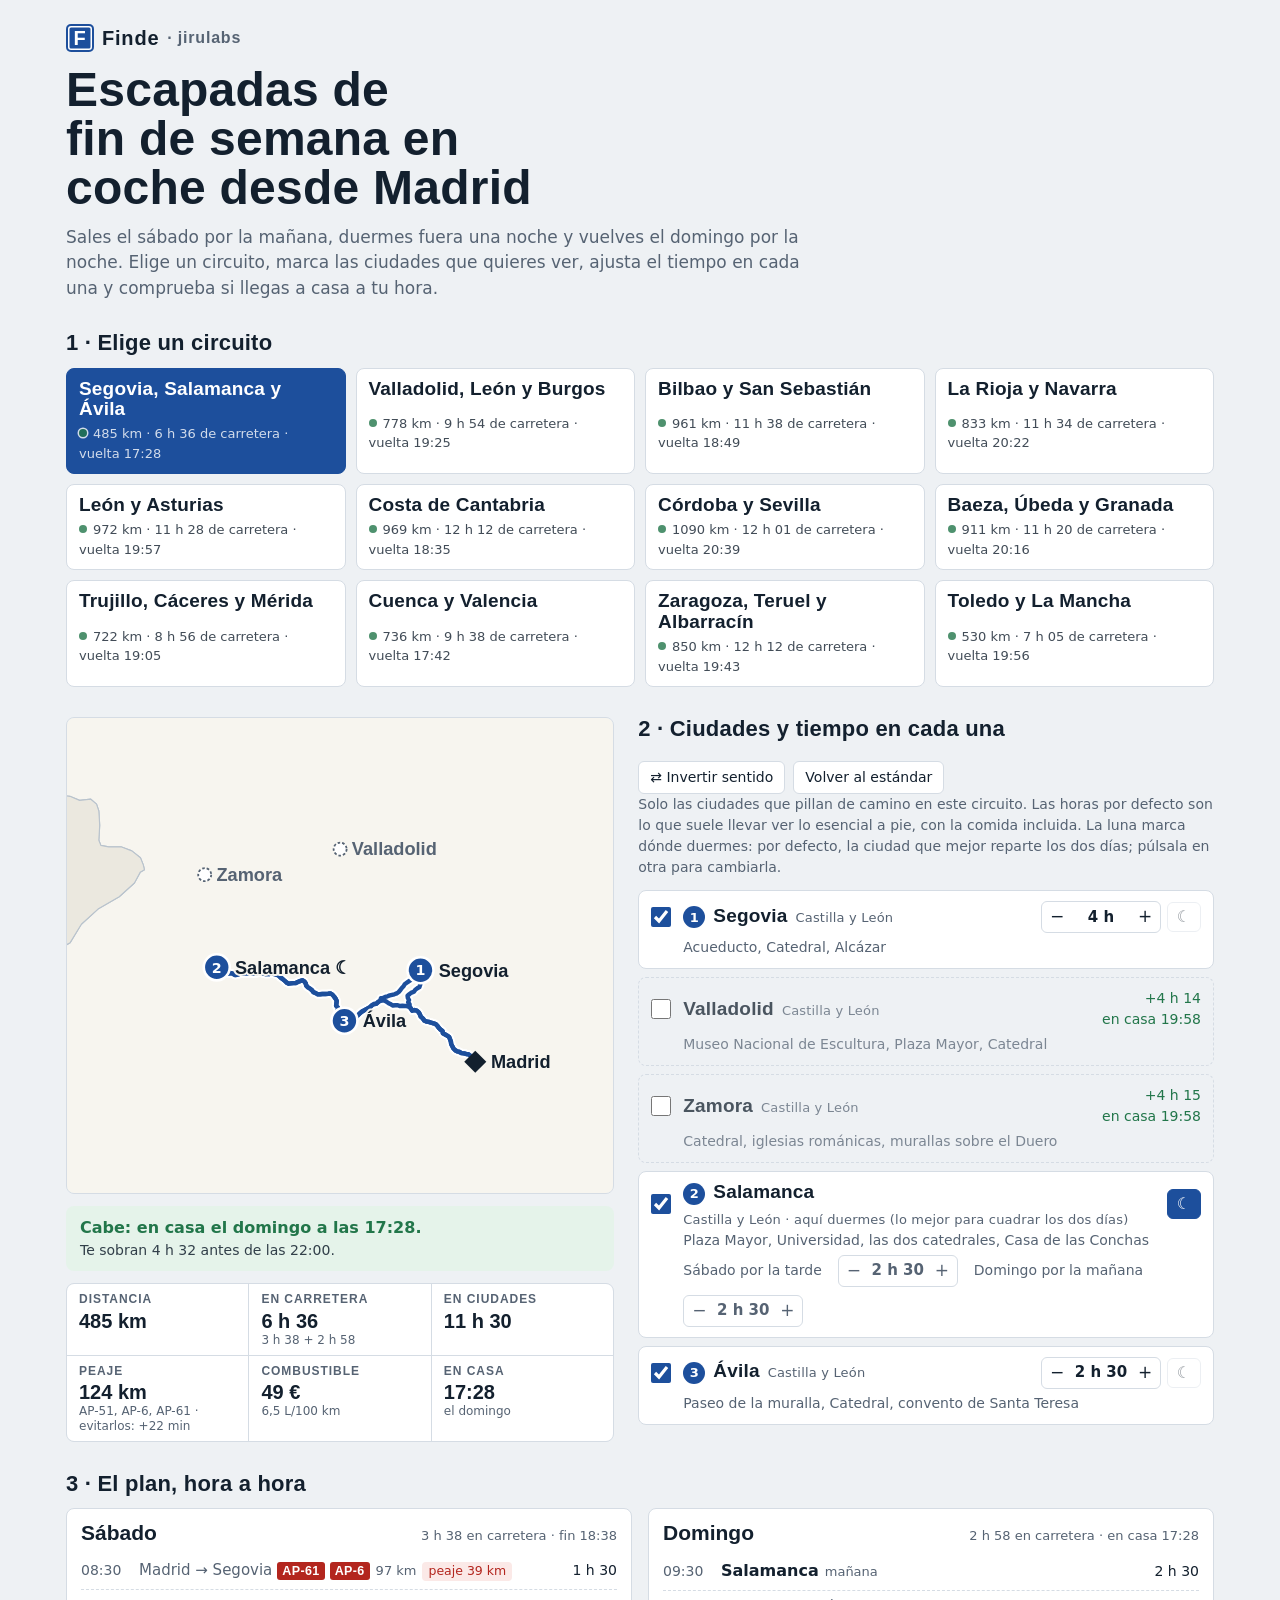
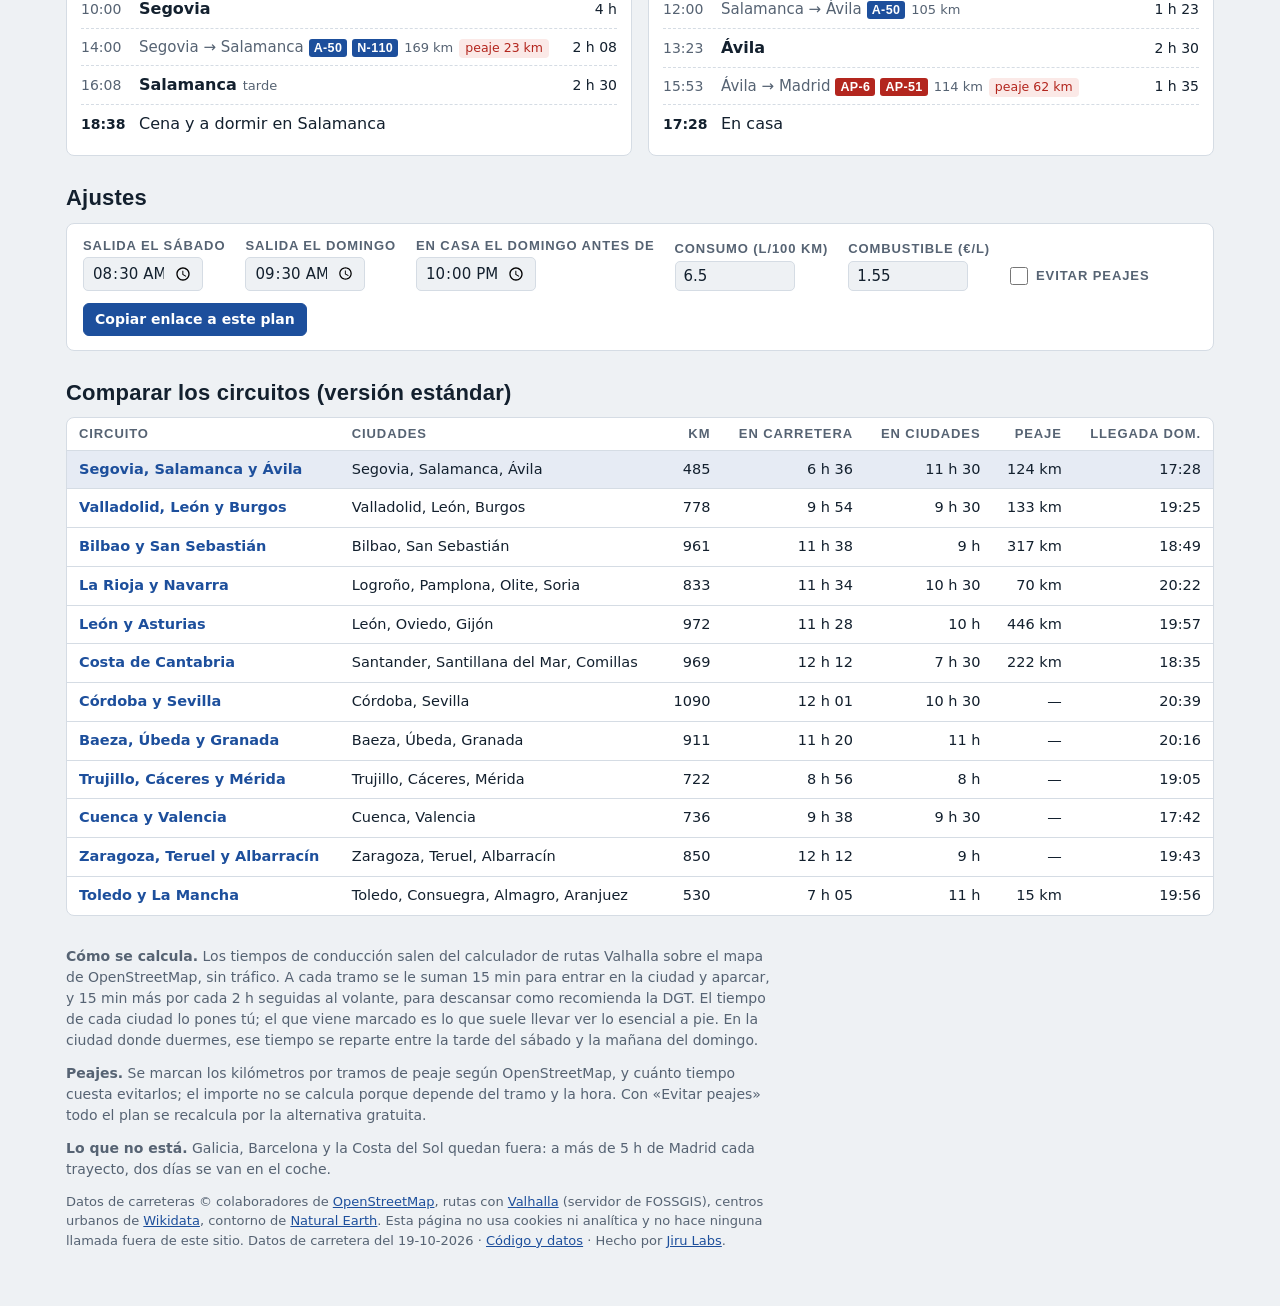
==== docs/index.html @ 92b2ed24 "Finde: escapadas de fin de semana en coche desde Madrid" ====
<!doctype html>
<html lang="es">
<head>
<meta charset="utf-8">
<meta name="viewport" content="width=device-width,initial-scale=1">
<title>Finde · Escapadas de fin de semana en coche desde Madrid</title>
<meta name="description" content="Doce circuitos en coche de sábado a domingo desde Madrid. Elige las ciudades, ajusta el tiempo en cada una y comprueba si llegas a casa el domingo por la noche.">
<meta name="color-scheme" content="light dark">
<link rel="canonical" href="https://finde.jirulabs.com/">
<meta property="og:type" content="website">
<meta property="og:url" content="https://finde.jirulabs.com/">
<meta property="og:title" content="Finde · Escapadas de fin de semana en coche desde Madrid">
<meta property="og:description" content="Elige un circuito, marca las ciudades, ajusta el tiempo en cada una y comprueba si llegas a casa el domingo por la noche.">
<meta property="og:locale" content="es_ES">
<link rel="icon" href="favicon.svg" type="image/svg+xml">
<link rel="preload" href="datos.json" as="fetch" crossorigin>
<link rel="stylesheet" href="estilo.css">
<script type="module" src="app.js"></script>
</head>
<body>
<div class="wrap">
  <header class="cab">
    <div>
      <p class="marca"><span class="senal">F</span> Finde <a href="https://jirulabs.com" class="jl">· jirulabs</a></p>
      <h1>Escapadas de fin de semana en coche desde Madrid</h1>
      <p class="lede">Sales el sábado por la mañana, duermes fuera una noche y vuelves el domingo por la noche. Elige un circuito, marca las ciudades que quieres ver, ajusta el tiempo en cada una y comprueba si llegas a casa a tu hora.</p>
    </div>
  </header>

  <section aria-labelledby="t-circ">
    <h2 id="t-circ" class="seccion">1 · Elige un circuito</h2>
    <div class="circuitos" id="circuitos" role="radiogroup" aria-label="Circuitos"></div>
  </section>

  <section class="principal" aria-labelledby="t-viaje">
    <div class="col-mapa">
      <div class="mapa"><svg id="mapa" role="img" aria-label="Mapa del recorrido"></svg></div>
      <div id="veredicto" class="veredicto" aria-live="polite"></div>
      <dl class="cifras" id="cifras"></dl>
    </div>
    <div class="col-ciudades">
      <div class="titulo-fila">
        <h2 id="t-viaje" class="seccion">2 · Ciudades y tiempo en cada una</h2>
        <div class="acciones">
          <button type="button" id="invertir" class="btn">⇄ Invertir sentido</button>
          <button type="button" id="estandar" class="btn">Volver al estándar</button>
        </div>
      </div>
      <p class="ayuda">Solo las ciudades que pillan de camino en este circuito. Las horas por defecto son lo que suele llevar ver lo esencial a pie, con la comida incluida. La luna marca dónde duermes: por defecto, la ciudad que mejor reparte los dos días; púlsala en otra para cambiarla.</p>
      <ol class="ciudades" id="ciudades"></ol>
    </div>
  </section>

  <section aria-labelledby="t-itin">
    <h2 id="t-itin" class="seccion">3 · El plan, hora a hora</h2>
    <div class="dias" id="dias"></div>
  </section>

  <section aria-labelledby="t-aj">
    <h2 id="t-aj" class="seccion">Ajustes</h2>
    <div class="ajustes">
      <label>Salida el sábado <input id="s1" type="time" value="08:30"></label>
      <label>Salida el domingo <input id="s2" type="time" value="09:30"></label>
      <label>En casa el domingo antes de <input id="fin" type="time" value="22:00"></label>
      <label>Consumo (L/100 km) <input id="l" type="number" min="3" max="20" step="0.1" value="6.5"></label>
      <label>Combustible (€/L) <input id="p" type="number" min="0.5" max="3" step="0.01" value="1.55"></label>
      <label class="check"><input id="np" type="checkbox"> Evitar peajes</label>
      <button type="button" id="compartir" class="btn btn-fuerte">Copiar enlace a este plan</button>
    </div>
  </section>

  <section aria-labelledby="t-comp">
    <h2 id="t-comp" class="seccion">Comparar los circuitos (versión estándar)</h2>
    <div class="tabla"><table>
      <thead><tr><th>Circuito</th><th>Ciudades</th><th class="n">km</th><th class="n">En carretera</th><th class="n">En ciudades</th><th class="n">Peaje</th><th class="n">Llegada dom.</th></tr></thead>
      <tbody id="comparar"></tbody>
    </table></div>
  </section>

  <footer class="pie" id="pie">
    <p><strong>Cómo se calcula.</strong> Los tiempos de conducción salen del calculador de rutas Valhalla sobre el mapa de OpenStreetMap, sin tráfico. A cada tramo se le suman 15 min para entrar en la ciudad y aparcar, y 15 min más por cada 2 h seguidas al volante, para descansar como recomienda la DGT. El tiempo de cada ciudad lo pones tú; el que viene marcado es lo que suele llevar ver lo esencial a pie. En la ciudad donde duermes, ese tiempo se reparte entre la tarde del sábado y la mañana del domingo.</p>
    <p><strong>Peajes.</strong> Se marcan los kilómetros por tramos de peaje según OpenStreetMap, y cuánto tiempo cuesta evitarlos; el importe no se calcula porque depende del tramo y la hora. Con «Evitar peajes» todo el plan se recalcula por la alternativa gratuita.</p>
    <p id="fuera"></p>
    <p class="creditos">Datos de carreteras © colaboradores de <a href="https://www.openstreetmap.org/copyright">OpenStreetMap</a>, rutas con <a href="https://valhalla.github.io/valhalla/">Valhalla</a> (servidor de FOSSGIS), centros urbanos de <a href="https://www.wikidata.org">Wikidata</a>, contorno de <a href="https://www.naturalearthdata.com">Natural Earth</a>. Esta página no usa cookies ni analítica y no hace ninguna llamada fuera de este sitio. <span id="generado"></span> · <a href="https://github.com/jiru-labs/finde">Código y datos</a> · Hecho por <a href="https://jirulabs.com">Jiru Labs</a>.</p>
  </footer>
</div>
<noscript><p class="wrap">Esta página necesita JavaScript para calcular los planes.</p></noscript>
</body>
</html>
---- docs/estilo.css ----
/* Finde — estética de señalización vial española: azul de autovía, tipografía condensada. */
@font-face{font-family:"Barlow";src:url(fuentes/barlow-400.woff2) format("woff2");font-weight:400;font-display:swap}
@font-face{font-family:"Barlow";src:url(fuentes/barlow-600.woff2) format("woff2");font-weight:600;font-display:swap}
@font-face{font-family:"Barlow Condensed";src:url(fuentes/barlow-condensed-600.woff2) format("woff2");font-weight:600;font-display:swap}
@font-face{font-family:"Barlow Condensed";src:url(fuentes/barlow-condensed-700.woff2) format("woff2");font-weight:700;font-display:swap}

:root{
  --bg:#eef1f4; --surface:#fff; --ink:#13202e; --muted:#566373; --line:#d5dce4;
  --mar:#dfe8f1; --tierra:#f7f5ef; --tierra-otra:#ebe8df; --borde:#b9c3cd;
  --via:#1d4f9c; --via-ink:#fff; --peaje:#b3261e; --peaje-bg:#fbe9e7;
  --ok:#22764a; --ok-bg:#e5f3ea; --aviso:#9a5b00; --aviso-bg:#fdf1dc; --mal:#b3261e; --mal-bg:#fbe9e7;
  --f-rotulo:"Barlow Condensed","Arial Narrow",Arial,sans-serif;
  --f-texto:"Barlow",system-ui,-apple-system,"Segoe UI",sans-serif;
  color-scheme:light;
}
@media (prefers-color-scheme:dark){:root{
  --bg:#0f151c; --surface:#17202a; --ink:#e6ecf2; --muted:#98a6b5; --line:#2a3644;
  --mar:#122030; --tierra:#1d2733; --tierra-otra:#18212b; --borde:#33465a;
  --via:#6fa3e8; --via-ink:#0b1118; --peaje:#ff8a80; --peaje-bg:#3a1c1a;
  --ok:#6cc08f; --ok-bg:#16301f; --aviso:#f0b35a; --aviso-bg:#352713; --mal:#ff8a80; --mal-bg:#3a1c1a;
  color-scheme:dark}}

*{box-sizing:border-box}
body{margin:0;background:var(--bg);color:var(--ink);font:400 16px/1.5 var(--f-texto);-webkit-font-smoothing:antialiased}
a{color:var(--via)}
.wrap{max-width:1180px;margin:0 auto;padding:24px 16px 48px;display:grid;grid-template-columns:minmax(0,1fr);gap:30px}
button,input{font:inherit;color:inherit}
:focus-visible{outline:2px solid var(--via);outline-offset:2px}

.marca{font:700 20px/1 var(--f-rotulo);letter-spacing:.04em;margin:0 0 14px;display:flex;align-items:center;gap:8px}
.senal{display:inline-grid;place-items:center;width:28px;height:28px;background:var(--via);color:var(--via-ink);border-radius:5px;box-shadow:inset 0 0 0 2px var(--via),inset 0 0 0 3.5px var(--via-ink)}
.jl{font-weight:600;color:var(--muted);text-decoration:none;font-size:16px}
.jl:hover{color:var(--via)}
h1{font:700 clamp(30px,5.2vw,48px)/1.02 var(--f-rotulo);margin:0;letter-spacing:.005em;text-wrap:balance;max-width:22ch}
.lede{margin:12px 0 0;color:var(--muted);max-width:68ch;font-size:17px}
.seccion{font:700 22px/1.1 var(--f-rotulo);margin:0 0 12px;letter-spacing:.01em}

/* Circuitos */
.circuitos{display:grid;grid-template-columns:repeat(auto-fill,minmax(min(230px,calc(50% - 5px)),1fr));gap:10px}
.circ{display:grid;gap:4px;text-align:left;background:var(--surface);border:1.5px solid var(--line);border-radius:8px;padding:10px 12px;cursor:pointer}
.circ:hover{border-color:var(--via)}
.circ[aria-checked="true"]{background:var(--via);border-color:var(--via);color:var(--via-ink)}
.circ strong{font:700 19px/1.1 var(--f-rotulo);letter-spacing:.01em}
.circ small{font-size:13px;opacity:.8;font-variant-numeric:tabular-nums}
.punto{display:inline-block;width:8px;height:8px;border-radius:50%;margin-right:6px;vertical-align:1px}
.punto.ok{background:var(--ok)} .punto.justo{background:var(--aviso)} .punto.no{background:var(--mal)}
.circ[aria-checked="true"] .punto{box-shadow:0 0 0 1.5px var(--via-ink)}

/* Principal */
.principal{display:grid;grid-template-columns:minmax(0,1fr) minmax(0,1.05fr);gap:24px;align-items:start}
@media (max-width:900px){.principal{grid-template-columns:1fr}}
.col-mapa{display:grid;gap:12px;position:sticky;top:12px}
@media (max-width:900px){.col-mapa{position:static}}
.mapa{background:var(--mar);border:1px solid var(--line);border-radius:8px;overflow:hidden}
.mapa svg{display:block;width:100%;height:auto}
.veredicto{border-radius:8px;padding:10px 14px;font-weight:600}
.veredicto.ok{background:var(--ok-bg);color:var(--ok)}
.veredicto.justo{background:var(--aviso-bg);color:var(--aviso)}
.veredicto.no{background:var(--mal-bg);color:var(--mal)}
.veredicto span{display:block;font-weight:400;font-size:14px;color:var(--ink);opacity:.85}
.cifras{display:grid;grid-template-columns:repeat(3,minmax(0,1fr));gap:1px;background:var(--line);border:1px solid var(--line);border-radius:8px;overflow:hidden;margin:0}
.cifras div{background:var(--surface);padding:8px 12px}
.cifras dt{font:600 12px/1.2 var(--f-rotulo);text-transform:uppercase;letter-spacing:.08em;color:var(--muted)}
.cifras dd{margin:2px 0 0;font:600 20px/1.2 var(--f-rotulo);font-variant-numeric:tabular-nums}
.cifras dd small{font:400 12px/1.2 var(--f-texto);color:var(--muted);display:block}

.titulo-fila{display:flex;flex-wrap:wrap;justify-content:space-between;align-items:baseline;gap:8px}
.acciones{display:flex;gap:8px;flex-wrap:wrap}
.btn{background:var(--surface);border:1px solid var(--line);border-radius:6px;padding:5px 11px;cursor:pointer;font-size:14px}
.btn:hover{border-color:var(--via)}
.btn-fuerte{background:var(--via);color:var(--via-ink);border-color:var(--via);font-weight:600}
.ayuda{margin:0 0 12px;color:var(--muted);font-size:14px}

/* Lista de ciudades */
.ciudades{list-style:none;margin:0;padding:0;display:grid;gap:8px}
.ciudad{background:var(--surface);border:1px solid var(--line);border-radius:8px;padding:10px 12px;display:grid;grid-template-columns:auto minmax(0,1fr) auto;gap:4px 12px;align-items:center}
.ciudad.fuera{background:transparent;border-style:dashed}
.ciudad.fuera .nom,.ciudad.fuera .ver{opacity:.75}
.ciudad input[type=checkbox]{width:20px;height:20px;accent-color:var(--via);margin:0}
.nom{font:700 19px/1.1 var(--f-rotulo);letter-spacing:.01em;display:flex;align-items:baseline;gap:8px;flex-wrap:wrap}
.nom small{font:400 13px/1 var(--f-texto);color:var(--muted)}
.num{display:inline-grid;place-items:center;min-width:22px;height:22px;border-radius:50%;background:var(--via);color:var(--via-ink);font:600 13px/1 var(--f-texto)}
.ver{grid-column:2/4;font-size:14px;color:var(--muted);margin:0}
.ctrl{display:flex;align-items:center;gap:6px;justify-self:end}
.luna{border:1px solid var(--line);background:var(--surface);border-radius:6px;width:34px;height:30px;cursor:pointer;font-size:16px;line-height:1;opacity:.45}
.luna[aria-pressed="true"]{opacity:1;background:var(--via);border-color:var(--via);color:var(--via-ink)}
.paso{display:inline-flex;align-items:center;border:1px solid var(--line);border-radius:6px;overflow:hidden;background:var(--surface)}
.paso button{border:0;background:transparent;width:30px;height:30px;cursor:pointer;font-size:17px}
.paso button:hover{background:var(--bg)}
.paso output{min-width:58px;text-align:center;font:600 15px/1 var(--f-texto);font-variant-numeric:tabular-nums}
.paso.cambiado output{color:var(--via)}
.partido{grid-column:2/4;display:flex;flex-wrap:wrap;gap:8px 16px;align-items:center;font-size:14px;color:var(--muted)}
.coste{font-size:14px;font-variant-numeric:tabular-nums;text-align:right}
.coste.cabe{color:var(--ok)} .coste.nocabe{color:var(--mal)}

/* Días */
.dias{display:grid;grid-template-columns:repeat(2,minmax(0,1fr));gap:16px}
@media (max-width:760px){.dias{grid-template-columns:1fr}}
.dia{background:var(--surface);border:1px solid var(--line);border-radius:8px;padding:12px 14px}
.dia h3{font:700 21px/1.1 var(--f-rotulo);margin:0 0 8px;display:flex;justify-content:space-between;gap:10px;flex-wrap:wrap;align-items:baseline}
.dia h3 small{font:400 13px/1 var(--f-texto);color:var(--muted)}
.tl{list-style:none;margin:0;padding:0}
.tl li{display:grid;grid-template-columns:48px minmax(0,1fr) auto;gap:10px;padding:7px 0;border-top:1px dashed var(--line);align-items:baseline}
.tl li:first-child{border-top:0}
.tl time{font-variant-numeric:tabular-nums;color:var(--muted);font-size:14px}
.tl .dur{font-variant-numeric:tabular-nums;font-size:14px;text-align:right;white-space:nowrap}
.tl .coche .que{color:var(--muted);font-size:15px}
.tl .visita .que{font-weight:600}
.tl .fin time{color:var(--ink);font-weight:600}
.via{display:inline-block;font:600 12.5px/1.45 var(--f-rotulo);background:var(--via);color:var(--via-ink);border-radius:3px;padding:0 5px;margin-left:5px;letter-spacing:.03em}
.via.ap{background:var(--peaje)}
.etq{font-size:13px;color:var(--muted);margin-left:6px;font-weight:400}
.peaje{display:inline-block;font-size:12.5px;color:var(--peaje);background:var(--peaje-bg);border-radius:4px;padding:0 6px;margin-left:6px}
.aviso{display:block;margin-top:8px;font-size:13.5px;background:var(--aviso-bg);color:var(--aviso);border-radius:5px;padding:4px 8px}

/* Ajustes */
.ajustes{display:flex;flex-wrap:wrap;gap:12px 20px;align-items:flex-end;background:var(--surface);border:1px solid var(--line);border-radius:8px;padding:14px 16px}
.ajustes label{display:grid;gap:4px;font:600 13px/1.2 var(--f-rotulo);text-transform:uppercase;letter-spacing:.07em;color:var(--muted)}
.ajustes input{font:400 15px/1.2 var(--f-texto);text-transform:none;letter-spacing:0;color:var(--ink);background:var(--bg);border:1px solid var(--line);border-radius:5px;padding:5px 8px;width:120px}

/* Tabla */
.tabla{overflow-x:auto;background:var(--surface);border:1px solid var(--line);border-radius:8px}
table{border-collapse:collapse;width:100%;min-width:820px;font-size:14.5px}
th,td{padding:8px 12px;text-align:left;border-bottom:1px solid var(--line)}
th{font:600 13px/1.2 var(--f-rotulo);text-transform:uppercase;letter-spacing:.07em;color:var(--muted)}
td.n,th.n{text-align:right;font-variant-numeric:tabular-nums;white-space:nowrap}
tbody tr:last-child td{border-bottom:0}
tbody tr.sel td{background:color-mix(in srgb,var(--via) 11%,transparent)}
td button{all:unset;cursor:pointer;font-weight:600;color:var(--via)}
td button:focus-visible{outline:2px solid var(--via)}
td.tarde{color:var(--mal);font-weight:600}

.pie{font-size:14px;color:var(--muted);max-width:80ch;display:grid;gap:4px}
.pie p{margin:0 0 8px}
.creditos{font-size:13px}
.toast{position:fixed;left:50%;bottom:20px;transform:translateX(-50%);background:var(--ink);color:var(--bg);padding:8px 14px;border-radius:6px;font-size:14px}

/* Rótulos del mapa (SVG) */
.rot{font-family:var(--f-rotulo);font-weight:600;fill:var(--ink)}
.rot-madrid{font-weight:700}
.rot-fuera{fill:var(--muted);font-weight:600}
#mapa text:not(.rot){font-family:var(--f-texto)}
.ajustes label.check{display:flex;align-items:center;gap:8px;padding-bottom:6px}
.ajustes label.check input{width:18px;height:18px;accent-color:var(--via);margin:0}
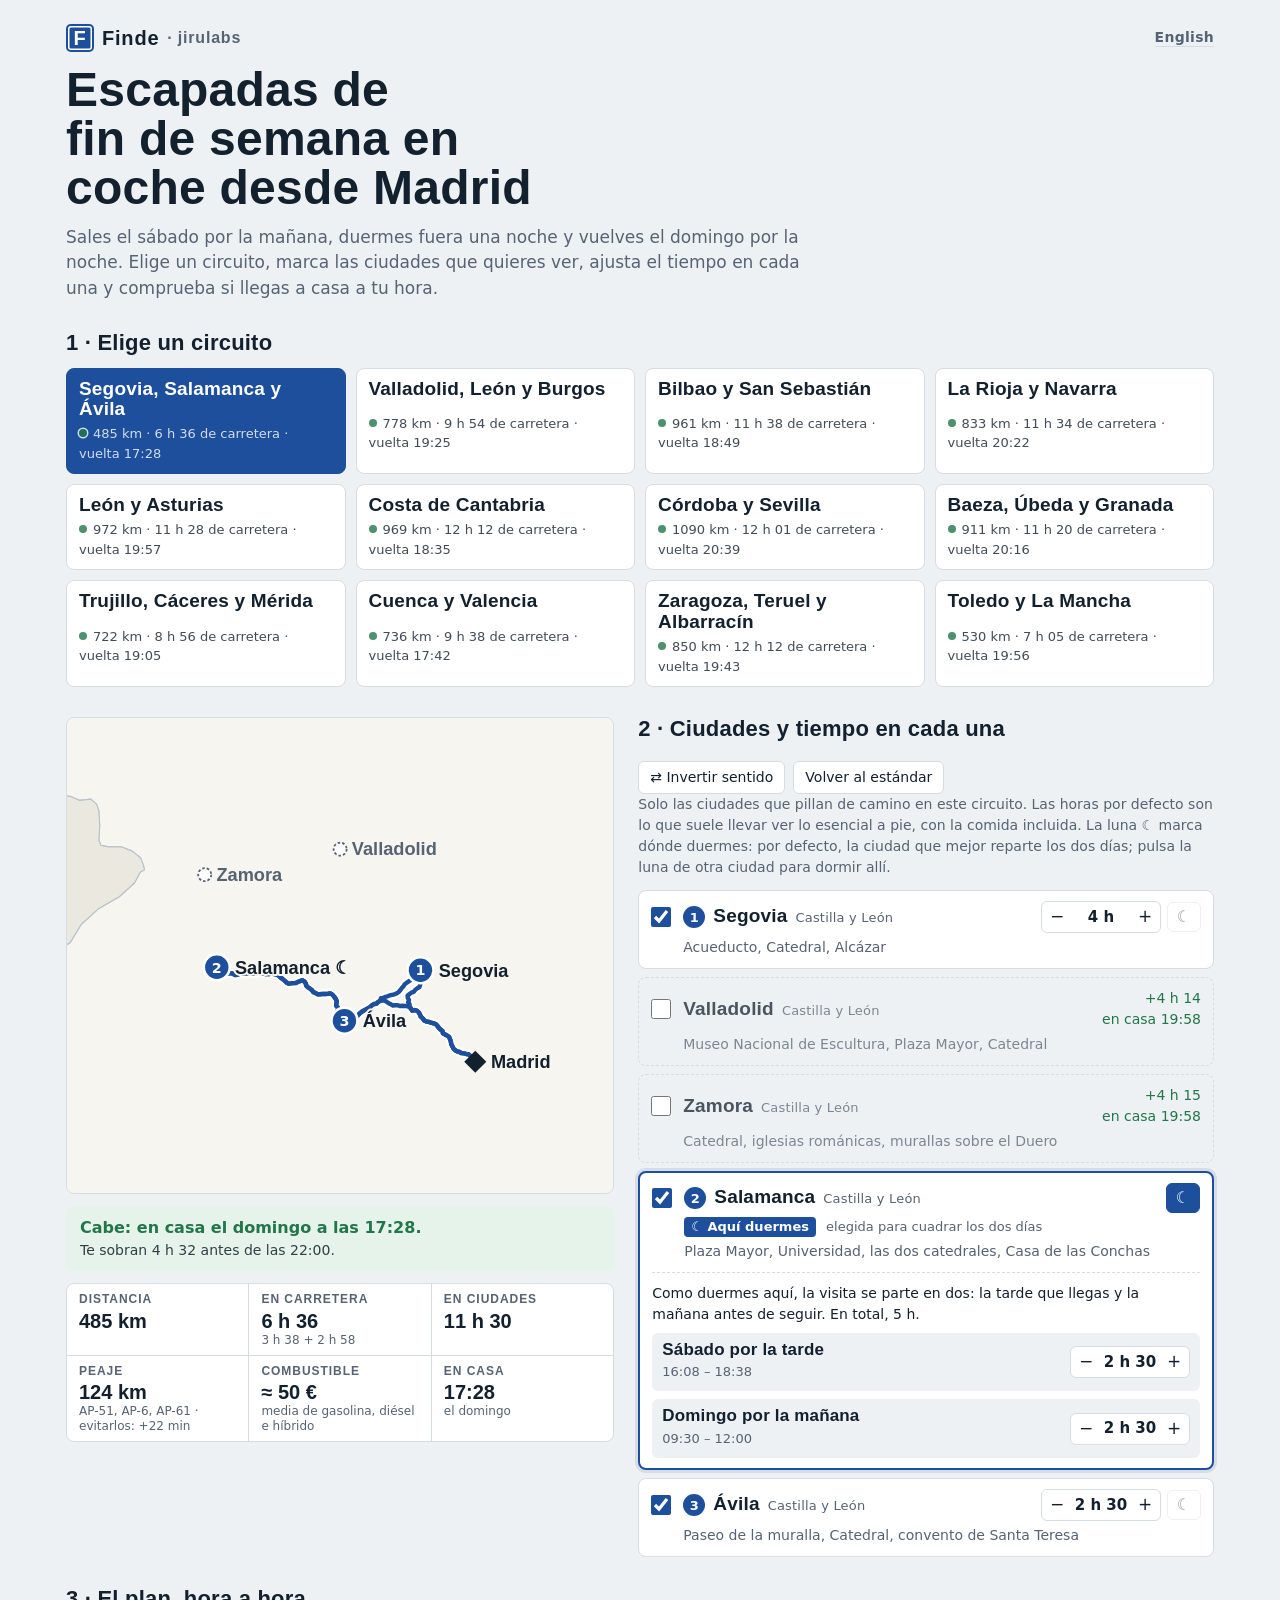
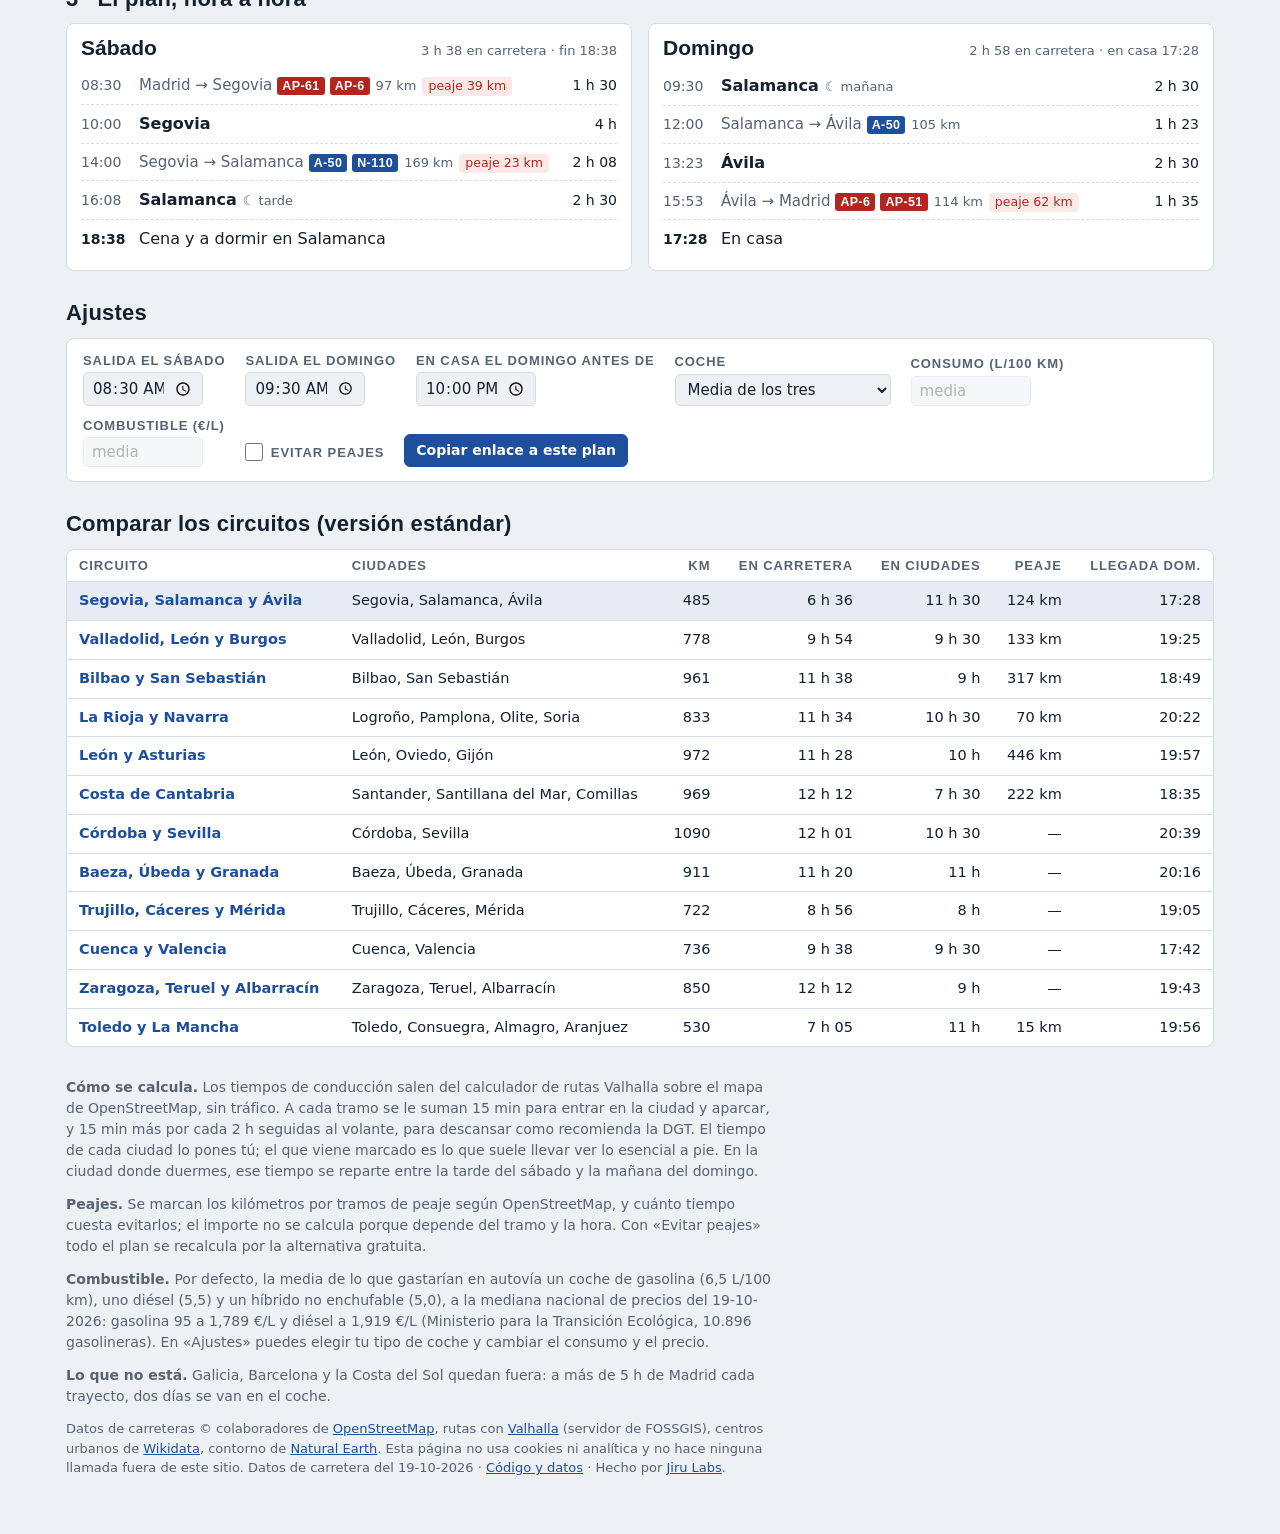
==== commit 2900321b: "Versión en inglés (/en/), ciudad de la noche explicada, combustible por tipo de coche con precios de" ====
--- a/docs/index.html
+++ b/docs/index.html
@@ -7,6 +7,9 @@
 <meta name="description" content="Doce circuitos en coche de sábado a domingo desde Madrid. Elige las ciudades, ajusta el tiempo en cada una y comprueba si llegas a casa el domingo por la noche.">
 <meta name="color-scheme" content="light dark">
 <link rel="canonical" href="https://finde.jirulabs.com/">
+<link rel="alternate" hreflang="es" href="https://finde.jirulabs.com/">
+<link rel="alternate" hreflang="en" href="https://finde.jirulabs.com/en/">
+<link rel="alternate" hreflang="x-default" href="https://finde.jirulabs.com/">
 <meta property="og:type" content="website">
 <meta property="og:url" content="https://finde.jirulabs.com/">
 <meta property="og:title" content="Finde · Escapadas de fin de semana en coche desde Madrid">
@@ -18,10 +21,12 @@
 <script type="module" src="app.js"></script>
 </head>
 <body>
+<!-- Generado por herramientas/construir.py desde herramientas/plantilla.html y datos/textos.json: no editar aquí. -->
 <div class="wrap">
   <header class="cab">
     <div>
-      <p class="marca"><span class="senal">F</span> Finde <a href="https://jirulabs.com" class="jl">· jirulabs</a></p>
+      <p class="marca"><span class="senal">F</span> Finde <a href="https://jirulabs.com" class="jl">· jirulabs</a>
+        <a href="en/" class="idioma" id="idioma" hreflang="en" lang="en">English</a></p>
       <h1>Escapadas de fin de semana en coche desde Madrid</h1>
       <p class="lede">Sales el sábado por la mañana, duermes fuera una noche y vuelves el domingo por la noche. Elige un circuito, marca las ciudades que quieres ver, ajusta el tiempo en cada una y comprueba si llegas a casa a tu hora.</p>
     </div>
@@ -46,7 +51,7 @@
           <button type="button" id="estandar" class="btn">Volver al estándar</button>
         </div>
       </div>
-      <p class="ayuda">Solo las ciudades que pillan de camino en este circuito. Las horas por defecto son lo que suele llevar ver lo esencial a pie, con la comida incluida. La luna marca dónde duermes: por defecto, la ciudad que mejor reparte los dos días; púlsala en otra para cambiarla.</p>
+      <p class="ayuda">Solo las ciudades que pillan de camino en este circuito. Las horas por defecto son lo que suele llevar ver lo esencial a pie, con la comida incluida. La luna ☾ marca dónde duermes: por defecto, la ciudad que mejor reparte los dos días; pulsa la luna de otra ciudad para dormir allí.</p>
       <ol class="ciudades" id="ciudades"></ol>
     </div>
   </section>
@@ -62,8 +67,13 @@
       <label>Salida el sábado <input id="s1" type="time" value="08:30"></label>
       <label>Salida el domingo <input id="s2" type="time" value="09:30"></label>
       <label>En casa el domingo antes de <input id="fin" type="time" value="22:00"></label>
-      <label>Consumo (L/100 km) <input id="l" type="number" min="3" max="20" step="0.1" value="6.5"></label>
-      <label>Combustible (€/L) <input id="p" type="number" min="0.5" max="3" step="0.01" value="1.55"></label>
+      <label>Coche <select id="coche">
+        <option value="media">Media de los tres</option>
+        <option value="gasolina">Gasolina</option>
+        <option value="diesel">Diésel</option>
+        <option value="hibrido">Híbrido (no enchufable)</option></select></label>
+      <label>Consumo (L/100 km) <input id="l" type="text" inputmode="decimal" autocomplete="off"></label>
+      <label>Combustible (€/L) <input id="p" type="text" inputmode="decimal" autocomplete="off"></label>
       <label class="check"><input id="np" type="checkbox"> Evitar peajes</label>
       <button type="button" id="compartir" class="btn btn-fuerte">Copiar enlace a este plan</button>
     </div>
@@ -80,6 +90,7 @@
   <footer class="pie" id="pie">
     <p><strong>Cómo se calcula.</strong> Los tiempos de conducción salen del calculador de rutas Valhalla sobre el mapa de OpenStreetMap, sin tráfico. A cada tramo se le suman 15 min para entrar en la ciudad y aparcar, y 15 min más por cada 2 h seguidas al volante, para descansar como recomienda la DGT. El tiempo de cada ciudad lo pones tú; el que viene marcado es lo que suele llevar ver lo esencial a pie. En la ciudad donde duermes, ese tiempo se reparte entre la tarde del sábado y la mañana del domingo.</p>
     <p><strong>Peajes.</strong> Se marcan los kilómetros por tramos de peaje según OpenStreetMap, y cuánto tiempo cuesta evitarlos; el importe no se calcula porque depende del tramo y la hora. Con «Evitar peajes» todo el plan se recalcula por la alternativa gratuita.</p>
+    <p id="pie-combustible"></p>
     <p id="fuera"></p>
     <p class="creditos">Datos de carreteras © colaboradores de <a href="https://www.openstreetmap.org/copyright">OpenStreetMap</a>, rutas con <a href="https://valhalla.github.io/valhalla/">Valhalla</a> (servidor de FOSSGIS), centros urbanos de <a href="https://www.wikidata.org">Wikidata</a>, contorno de <a href="https://www.naturalearthdata.com">Natural Earth</a>. Esta página no usa cookies ni analítica y no hace ninguna llamada fuera de este sitio. <span id="generado"></span> · <a href="https://github.com/jiru-labs/finde">Código y datos</a> · Hecho por <a href="https://jirulabs.com">Jiru Labs</a>.</p>
   </footer>
--- a/docs/estilo.css
+++ b/docs/estilo.css
@@ -89,7 +89,6 @@
 .paso button:hover{background:var(--bg)}
 .paso output{min-width:58px;text-align:center;font:600 15px/1 var(--f-texto);font-variant-numeric:tabular-nums}
 .paso.cambiado output{color:var(--via)}
-.partido{grid-column:2/4;display:flex;flex-wrap:wrap;gap:8px 16px;align-items:center;font-size:14px;color:var(--muted)}
 .coste{font-size:14px;font-variant-numeric:tabular-nums;text-align:right}
 .coste.cabe{color:var(--ok)} .coste.nocabe{color:var(--mal)}
 
@@ -142,3 +141,22 @@
 #mapa text:not(.rot){font-family:var(--f-texto)}
 .ajustes label.check{display:flex;align-items:center;gap:8px;padding-bottom:6px}
 .ajustes label.check input{width:18px;height:18px;accent-color:var(--via);margin:0}
+
+/* Idioma */
+.idioma{margin-left:auto;font:600 14px/1 var(--f-texto);color:var(--muted);text-decoration:none;border-bottom:1px solid var(--line);padding-bottom:2px;letter-spacing:.02em}
+.idioma:hover{color:var(--via);border-bottom-color:var(--via)}
+.marca{flex-wrap:wrap}
+
+/* La ciudad donde se duerme */
+.ciudad.noche{border:2px solid var(--via);box-shadow:0 0 0 3px color-mix(in srgb,var(--via) 12%,transparent)}
+.chip-noche{grid-column:2/4;margin:0;font-size:13px;color:var(--muted)}
+.chip-noche span{display:inline-block;background:var(--via);color:var(--via-ink);font:600 13px/1.5 var(--f-texto);border-radius:4px;padding:0 7px;margin-right:6px}
+.partido{grid-column:1/4;display:grid;gap:8px;margin-top:6px;padding-top:10px;border-top:1px dashed var(--line)}
+.partido-txt{margin:0;font-size:14px;color:var(--ink)}
+.mitad{display:flex;justify-content:space-between;align-items:center;gap:12px;flex-wrap:wrap;background:var(--bg);border-radius:6px;padding:8px 10px}
+.mitad strong{display:block;font:700 17px/1.1 var(--f-rotulo);letter-spacing:.01em}
+.mitad small{font-size:13px;color:var(--muted);font-variant-numeric:tabular-nums}
+
+/* Ajustes: selector de coche y campos apagados con «media» */
+.ajustes select{font:400 15px/1.2 var(--f-texto);text-transform:none;letter-spacing:0;color:var(--ink);background:var(--bg);border:1px solid var(--line);border-radius:5px;padding:5px 8px}
+.ajustes input:disabled{opacity:.55}
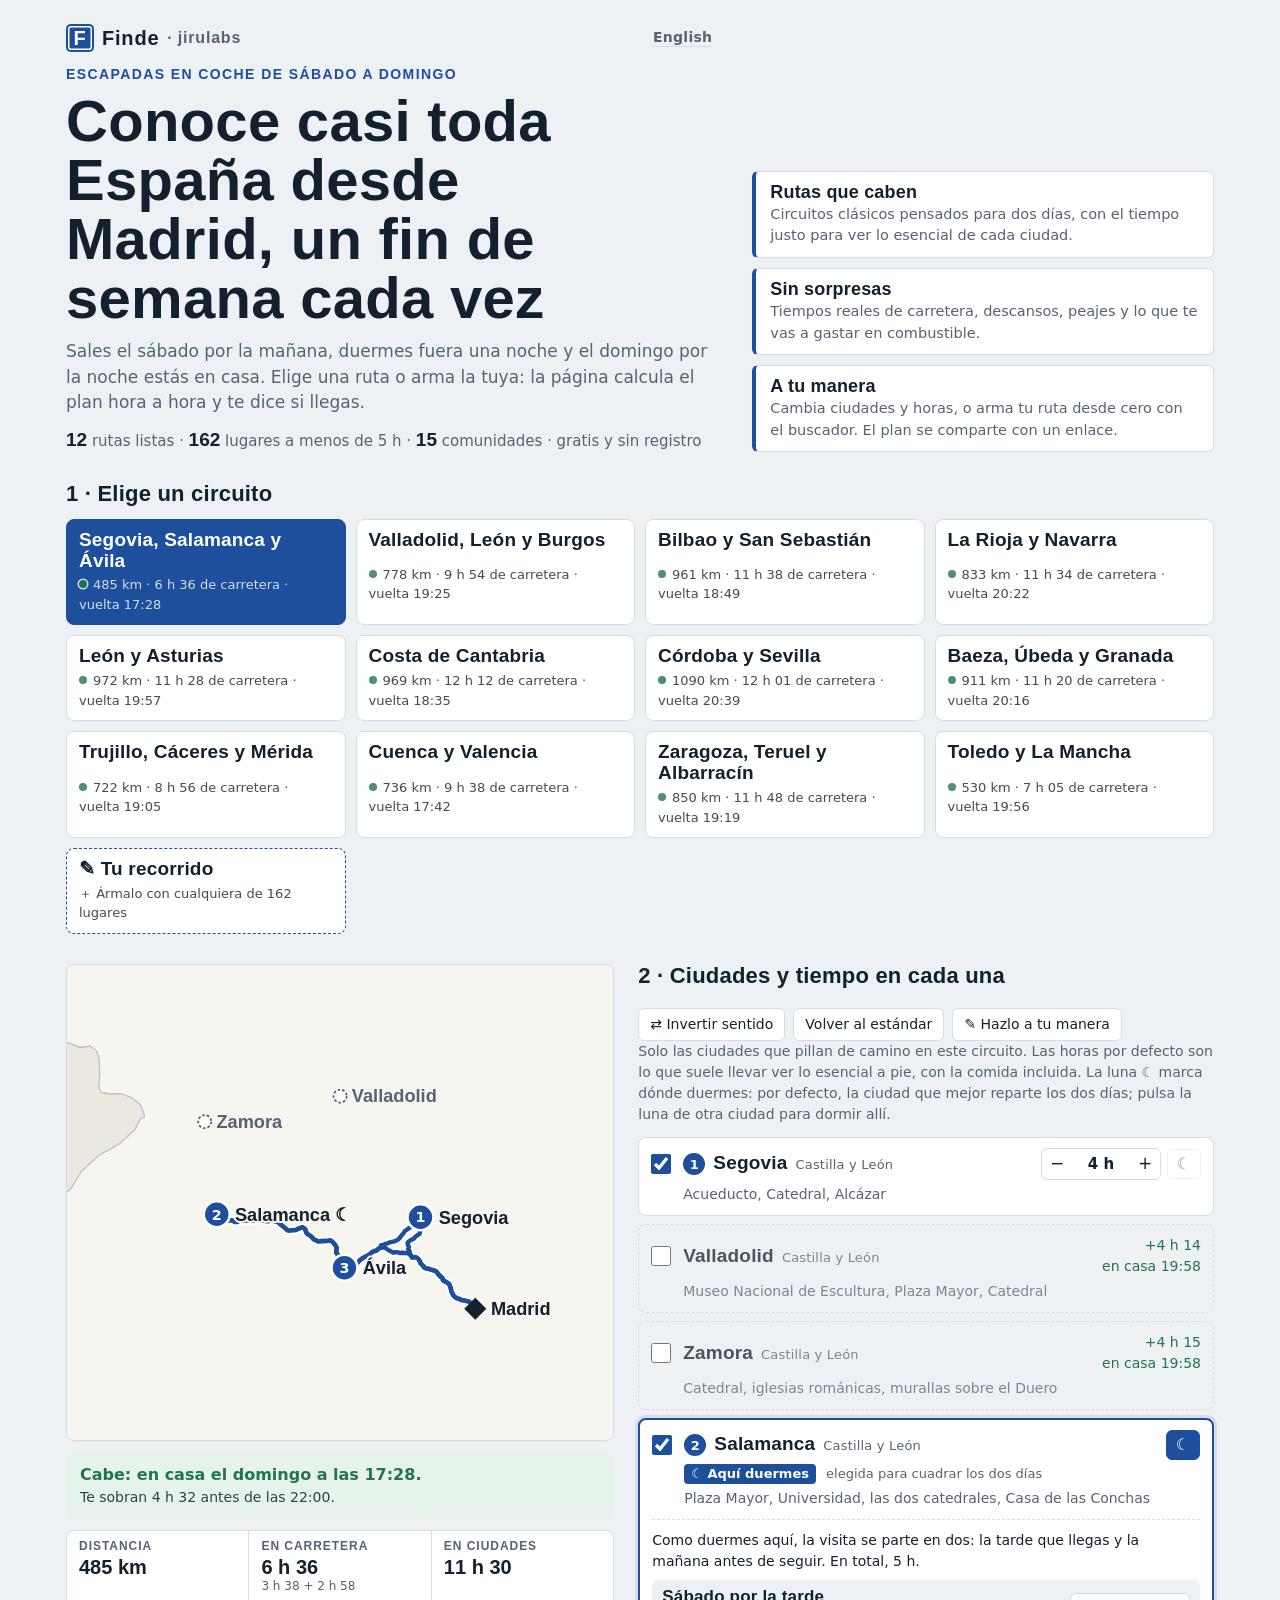
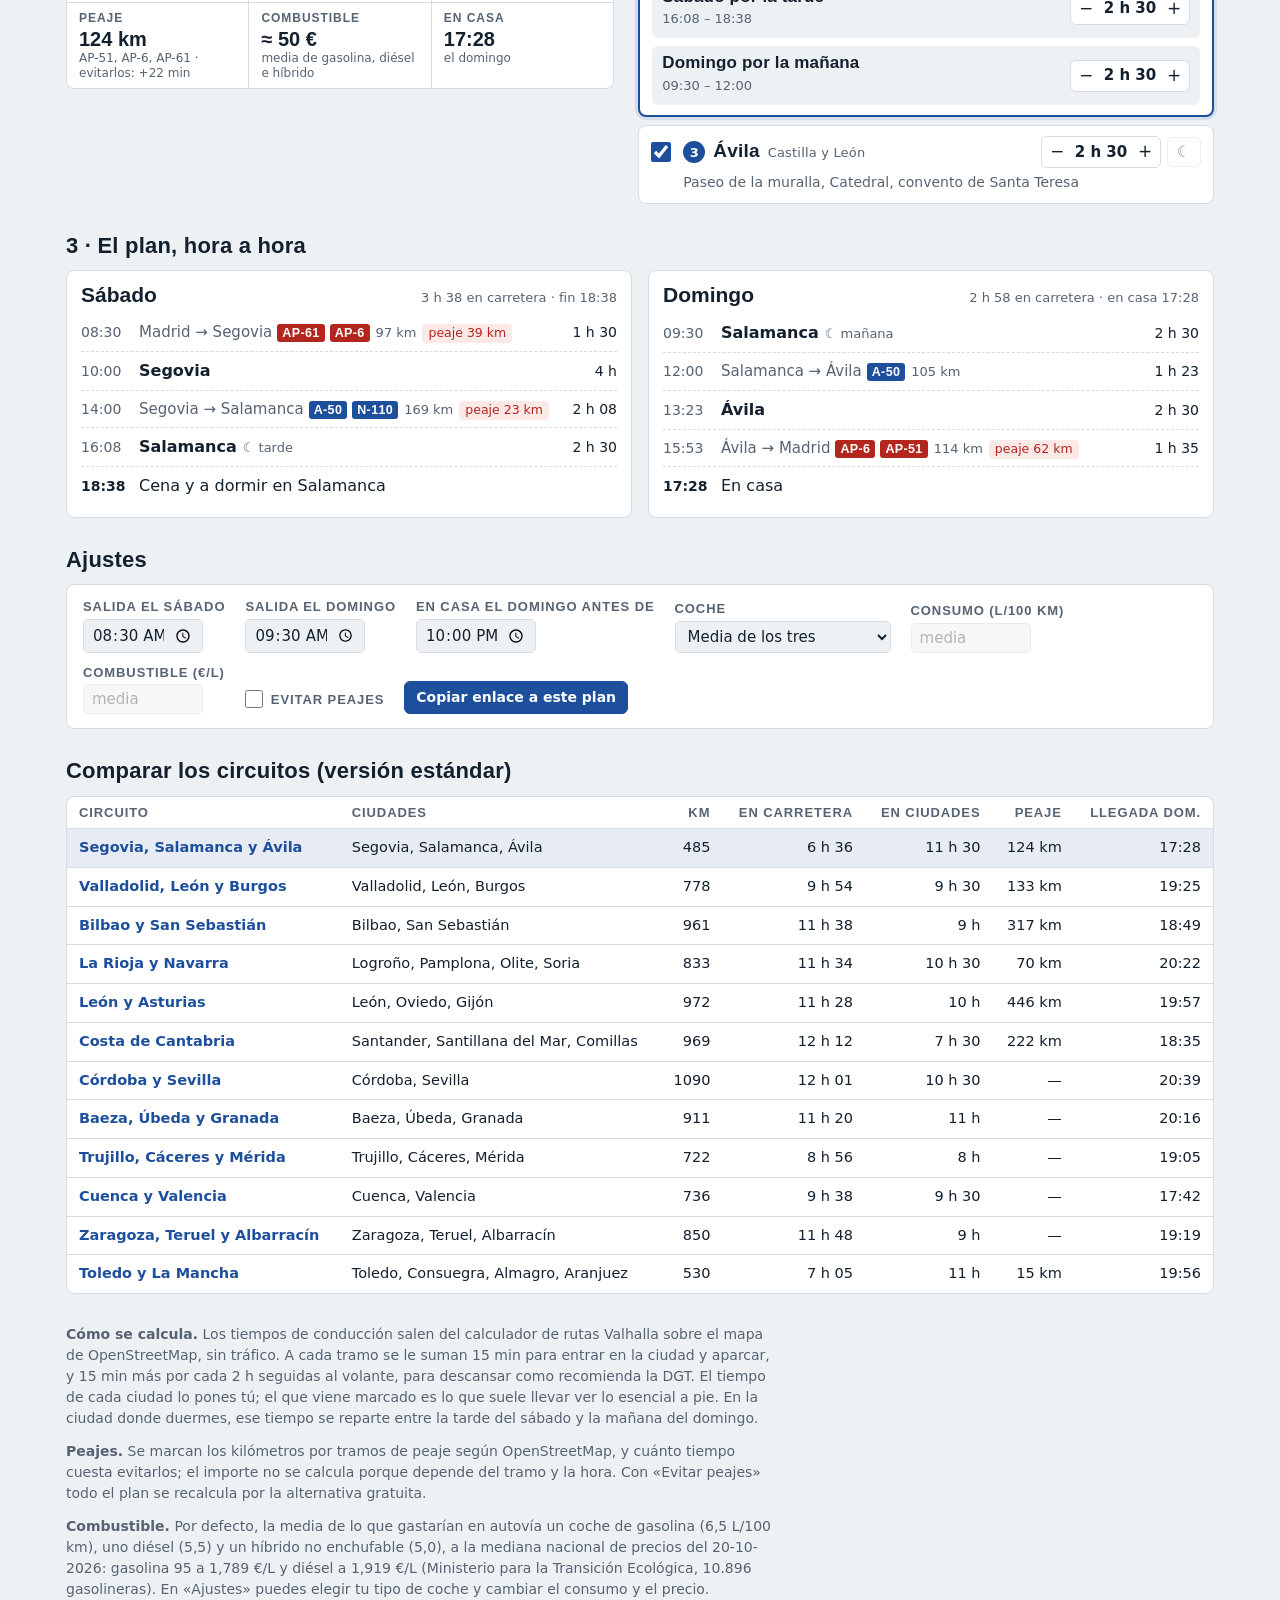
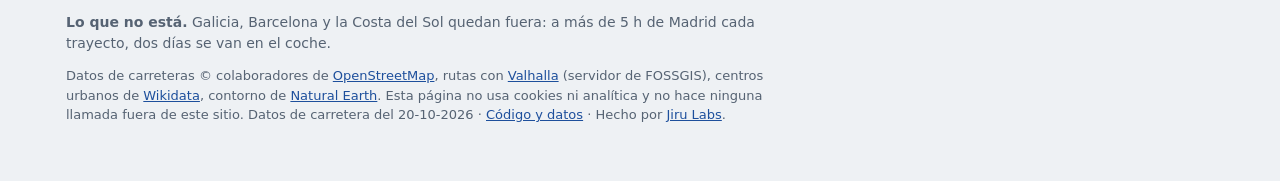
==== commit e83a7a98: "Tu recorrido: catálogo de 162 lugares con buscador; portada e imagen para compartir - Catálogo preca" ====
--- a/docs/index.html
+++ b/docs/index.html
@@ -3,8 +3,8 @@
 <head>
 <meta charset="utf-8">
 <meta name="viewport" content="width=device-width,initial-scale=1">
-<title>Finde · Escapadas de fin de semana en coche desde Madrid</title>
-<meta name="description" content="Doce circuitos en coche de sábado a domingo desde Madrid. Elige las ciudades, ajusta el tiempo en cada una y comprueba si llegas a casa el domingo por la noche.">
+<title>Finde · Conoce casi toda España en escapadas de fin de semana desde Madrid</title>
+<meta name="description" content="Rutas en coche de sábado a domingo desde Madrid: doce circuitos listos y más de cien lugares a menos de 5 horas. Elige ciudades, ajusta el tiempo en cada una y comprueba si llegas a casa el domingo.">
 <meta name="color-scheme" content="light dark">
 <link rel="canonical" href="https://finde.jirulabs.com/">
 <link rel="alternate" hreflang="es" href="https://finde.jirulabs.com/">
@@ -12,9 +12,13 @@
 <link rel="alternate" hreflang="x-default" href="https://finde.jirulabs.com/">
 <meta property="og:type" content="website">
 <meta property="og:url" content="https://finde.jirulabs.com/">
-<meta property="og:title" content="Finde · Escapadas de fin de semana en coche desde Madrid">
-<meta property="og:description" content="Elige un circuito, marca las ciudades, ajusta el tiempo en cada una y comprueba si llegas a casa el domingo por la noche.">
+<meta property="og:title" content="Finde · Conoce casi toda España en escapadas de fin de semana desde Madrid">
+<meta property="og:description" content="Doce rutas listas y más de cien lugares a menos de 5 h de Madrid. Sales el sábado, vuelves el domingo y la página te dice si llegas.">
 <meta property="og:locale" content="es_ES">
+<meta property="og:image" content="https://finde.jirulabs.com/og-es.png">
+<meta property="og:image:width" content="1200">
+<meta property="og:image:height" content="630">
+<meta name="twitter:card" content="summary_large_image">
 <link rel="icon" href="favicon.svg" type="image/svg+xml">
 <link rel="preload" href="datos.json" as="fetch" crossorigin>
 <link rel="stylesheet" href="estilo.css">
@@ -27,9 +31,16 @@
     <div>
       <p class="marca"><span class="senal">F</span> Finde <a href="https://jirulabs.com" class="jl">· jirulabs</a>
         <a href="en/" class="idioma" id="idioma" hreflang="en" lang="en">English</a></p>
-      <h1>Escapadas de fin de semana en coche desde Madrid</h1>
-      <p class="lede">Sales el sábado por la mañana, duermes fuera una noche y vuelves el domingo por la noche. Elige un circuito, marca las ciudades que quieres ver, ajusta el tiempo en cada una y comprueba si llegas a casa a tu hora.</p>
+      <p class="kicker">Escapadas en coche de sábado a domingo</p>
+      <h1>Conoce casi toda España desde Madrid, un fin de semana cada vez</h1>
+      <p class="lede">Sales el sábado por la mañana, duermes fuera una noche y el domingo por la noche estás en casa. Elige una ruta o arma la tuya: la página calcula el plan hora a hora y te dice si llegas.</p>
+      <p class="portada" id="portada"></p>
     </div>
+    <ul class="ventajas">
+      <li><strong>Rutas que caben</strong>Circuitos clásicos pensados para dos días, con el tiempo justo para ver lo esencial de cada ciudad.</li>
+      <li><strong>Sin sorpresas</strong>Tiempos reales de carretera, descansos, peajes y lo que te vas a gastar en combustible.</li>
+      <li><strong>A tu manera</strong>Cambia ciudades y horas, o arma tu ruta desde cero con el buscador. El plan se comparte con un enlace.</li>
+    </ul>
   </header>
 
   <section aria-labelledby="t-circ">
@@ -49,9 +60,18 @@
         <div class="acciones">
           <button type="button" id="invertir" class="btn">⇄ Invertir sentido</button>
           <button type="button" id="estandar" class="btn">Volver al estándar</button>
+          <button type="button" id="editar" class="btn">✎ Hazlo a tu manera</button>
+          <button type="button" id="ordenar" class="btn" hidden>Ordenar para conducir menos</button>
+          <button type="button" id="vaciar" class="btn" hidden>Vaciar</button>
         </div>
       </div>
-      <p class="ayuda">Solo las ciudades que pillan de camino en este circuito. Las horas por defecto son lo que suele llevar ver lo esencial a pie, con la comida incluida. La luna ☾ marca dónde duermes: por defecto, la ciudad que mejor reparte los dos días; pulsa la luna de otra ciudad para dormir allí.</p>
+      <p class="ayuda" id="ayuda-circ">Solo las ciudades que pillan de camino en este circuito. Las horas por defecto son lo que suele llevar ver lo esencial a pie, con la comida incluida. La luna ☾ marca dónde duermes: por defecto, la ciudad que mejor reparte los dos días; pulsa la luna de otra ciudad para dormir allí.</p>
+      <p class="ayuda" id="ayuda-propio" hidden>Arma tu propio recorrido con cualquier lugar del buscador; todos están a menos de 5 h 15 de Madrid. Cada uno se mete donde menos rodeo supone, con las flechas cambias el orden y la luna ☾ marca dónde duermes.</p>
+      <div class="buscador" id="buscador" hidden>
+        <input id="buscar" type="search" placeholder="Busca una ciudad o un pueblo…" aria-label="Busca una ciudad o un pueblo…" autocomplete="off" spellcheck="false">
+        <p class="sug-tit" id="sug-tit"></p>
+        <ul class="resultados" id="resultados"></ul>
+      </div>
       <ol class="ciudades" id="ciudades"></ol>
     </div>
   </section>
--- a/docs/estilo.css
+++ b/docs/estilo.css
@@ -160,3 +160,37 @@
 /* Ajustes: selector de coche y campos apagados con «media» */
 .ajustes select{font:400 15px/1.2 var(--f-texto);text-transform:none;letter-spacing:0;color:var(--ink);background:var(--bg);border:1px solid var(--line);border-radius:5px;padding:5px 8px}
 .ajustes input:disabled{opacity:.55}
+
+/* «Tu recorrido» */
+.circ-propio{border-style:dashed;border-color:var(--via)}
+.circ-propio strong::before{content:"✎ "}
+.buscador{display:grid;gap:8px;margin-bottom:12px}
+.buscador input{font:400 16px/1.3 var(--f-texto);color:var(--ink);background:var(--surface);border:1.5px solid var(--via);border-radius:8px;padding:10px 12px;width:100%}
+.sug-tit{margin:2px 0 0;font-size:13.5px;color:var(--muted)}
+.resultados{list-style:none;margin:0;padding:0;display:grid;gap:6px}
+.res{all:unset;box-sizing:border-box;width:100%;display:flex;justify-content:space-between;align-items:center;gap:12px;background:var(--surface);border:1px solid var(--line);border-radius:8px;padding:8px 12px;cursor:pointer}
+.res:hover:not([disabled]),.res:focus-visible{border-color:var(--via);outline:none;box-shadow:0 0 0 2px color-mix(in srgb,var(--via) 25%,transparent)}
+.res[disabled]{cursor:default;opacity:.6}
+.res-nom{font:700 17px/1.2 var(--f-rotulo);letter-spacing:.01em;min-width:0}
+.res-nom small{font:400 13px/1 var(--f-texto);color:var(--muted);margin-left:4px}
+.res-ver{display:block;font:400 13px/1.35 var(--f-texto);color:var(--muted);margin-top:2px}
+.res-coste{font-size:13.5px;font-variant-numeric:tabular-nums;text-align:right;white-space:nowrap}
+.res-coste .cabe{color:var(--ok)} .res-coste .nocabe{color:var(--mal)}
+.mover{display:grid;gap:2px}
+.mover button,.quitar{border:1px solid var(--line);background:var(--surface);border-radius:5px;width:26px;height:22px;cursor:pointer;font-size:13px;line-height:1;padding:0;color:var(--ink)}
+.mover button[disabled]{opacity:.3;cursor:default}
+.quitar{width:30px;height:30px;font-size:14px}
+.quitar:hover{border-color:var(--mal);color:var(--mal)}
+[hidden]{display:none!important}
+@media (max-width:460px){.res{flex-direction:column;align-items:flex-start}.res-coste{text-align:left}}
+
+/* Portada */
+.cab{display:grid;grid-template-columns:minmax(0,1.4fr) minmax(0,1fr);gap:20px 40px;align-items:end}
+@media (max-width:900px){.cab{grid-template-columns:1fr}}
+.kicker{margin:0 0 8px;font:600 14px/1.2 var(--f-rotulo);text-transform:uppercase;letter-spacing:.1em;color:var(--via)}
+.cab h1{font-size:clamp(34px,6vw,58px);max-width:18ch}
+.portada{margin:14px 0 0;font-size:15px;color:var(--muted)}
+.portada b{font:700 19px/1 var(--f-rotulo);color:var(--ink)}
+.ventajas{list-style:none;margin:0;padding:0;display:grid;gap:10px}
+.ventajas li{background:var(--surface);border:1px solid var(--line);border-left:4px solid var(--via);border-radius:6px;padding:10px 14px;font-size:14.5px;color:var(--muted)}
+.ventajas strong{display:block;font:700 18px/1.2 var(--f-rotulo);color:var(--ink);letter-spacing:.01em}
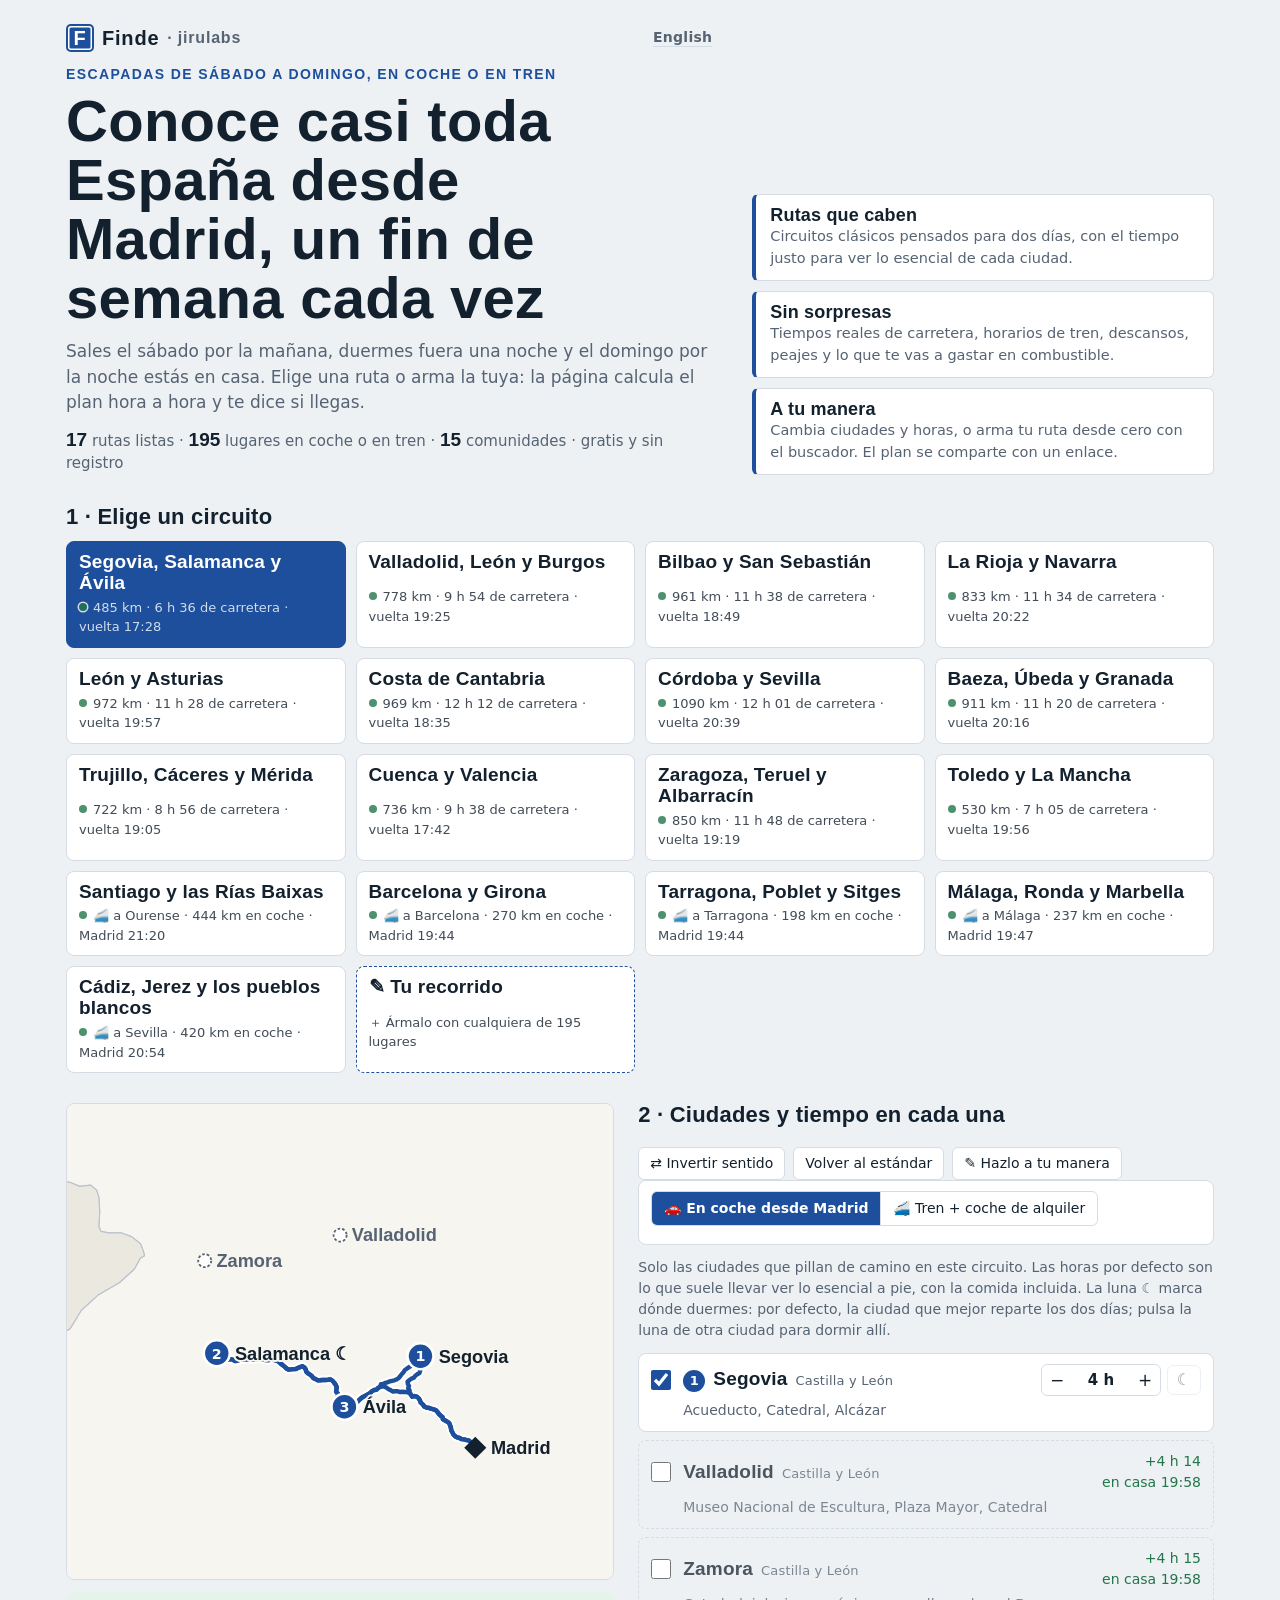
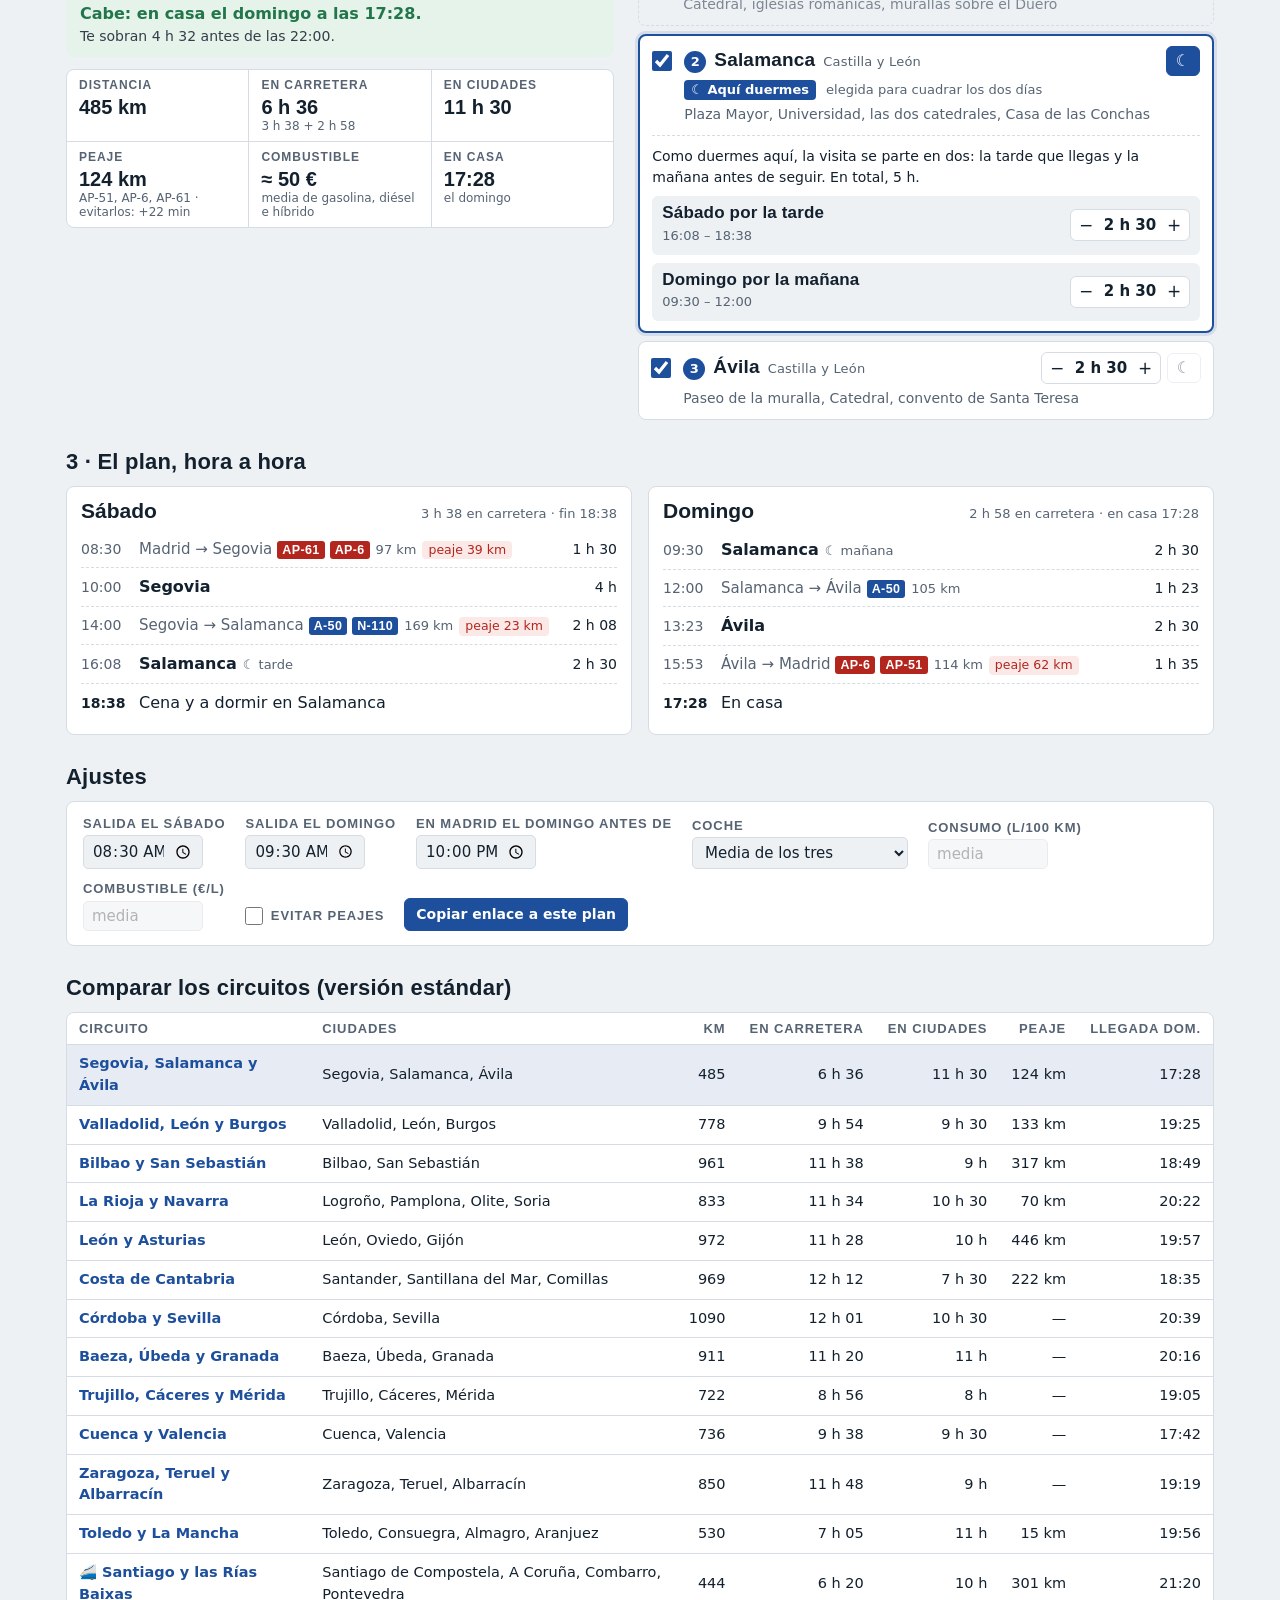
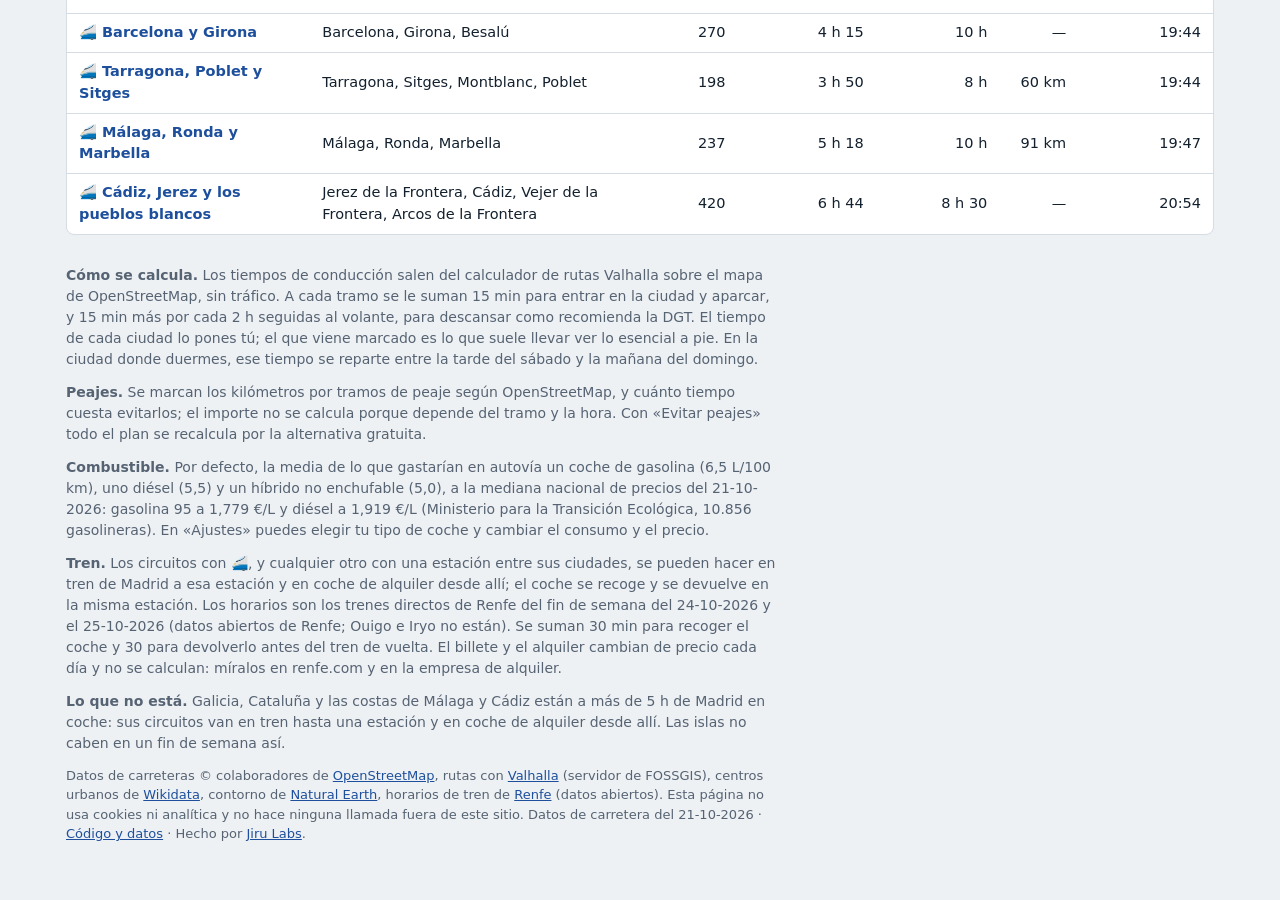
==== commit 7cdc82ca: "Tren + coche de alquiler: cinco circuitos nuevos (Galicia, Barcelona, Costa Dorada, Málaga, Cádiz), " ====
--- a/docs/index.html
+++ b/docs/index.html
@@ -4,7 +4,7 @@
 <meta charset="utf-8">
 <meta name="viewport" content="width=device-width,initial-scale=1">
 <title>Finde · Conoce casi toda España en escapadas de fin de semana desde Madrid</title>
-<meta name="description" content="Rutas en coche de sábado a domingo desde Madrid: doce circuitos listos y más de cien lugares a menos de 5 horas. Elige ciudades, ajusta el tiempo en cada una y comprueba si llegas a casa el domingo.">
+<meta name="description" content="Rutas de sábado a domingo desde Madrid, en coche o en tren y coche de alquiler: diecisiete circuitos listos y cerca de doscientos lugares. Elige ciudades, ajusta el tiempo en cada una y comprueba si llegas a casa el domingo.">
 <meta name="color-scheme" content="light dark">
 <link rel="canonical" href="https://finde.jirulabs.com/">
 <link rel="alternate" hreflang="es" href="https://finde.jirulabs.com/">
@@ -13,7 +13,7 @@
 <meta property="og:type" content="website">
 <meta property="og:url" content="https://finde.jirulabs.com/">
 <meta property="og:title" content="Finde · Conoce casi toda España en escapadas de fin de semana desde Madrid">
-<meta property="og:description" content="Doce rutas listas y más de cien lugares a menos de 5 h de Madrid. Sales el sábado, vuelves el domingo y la página te dice si llegas.">
+<meta property="og:description" content="Diecisiete rutas listas, en coche o en tren hasta Galicia, Barcelona o Málaga. Sales el sábado, vuelves el domingo y la página te dice si llegas.">
 <meta property="og:locale" content="es_ES">
 <meta property="og:image" content="https://finde.jirulabs.com/og-es.png">
 <meta property="og:image:width" content="1200">
@@ -31,14 +31,14 @@
     <div>
       <p class="marca"><span class="senal">F</span> Finde <a href="https://jirulabs.com" class="jl">· jirulabs</a>
         <a href="en/" class="idioma" id="idioma" hreflang="en" lang="en">English</a></p>
-      <p class="kicker">Escapadas en coche de sábado a domingo</p>
+      <p class="kicker">Escapadas de sábado a domingo, en coche o en tren</p>
       <h1>Conoce casi toda España desde Madrid, un fin de semana cada vez</h1>
       <p class="lede">Sales el sábado por la mañana, duermes fuera una noche y el domingo por la noche estás en casa. Elige una ruta o arma la tuya: la página calcula el plan hora a hora y te dice si llegas.</p>
       <p class="portada" id="portada"></p>
     </div>
     <ul class="ventajas">
       <li><strong>Rutas que caben</strong>Circuitos clásicos pensados para dos días, con el tiempo justo para ver lo esencial de cada ciudad.</li>
-      <li><strong>Sin sorpresas</strong>Tiempos reales de carretera, descansos, peajes y lo que te vas a gastar en combustible.</li>
+      <li><strong>Sin sorpresas</strong>Tiempos reales de carretera, horarios de tren, descansos, peajes y lo que te vas a gastar en combustible.</li>
       <li><strong>A tu manera</strong>Cambia ciudades y horas, o arma tu ruta desde cero con el buscador. El plan se comparte con un enlace.</li>
     </ul>
   </header>
@@ -65,8 +65,19 @@
           <button type="button" id="vaciar" class="btn" hidden>Vaciar</button>
         </div>
       </div>
+      <div class="modo" id="modo" hidden>
+        <div class="seg" role="radiogroup" aria-label="Cómo vas">
+          <button type="button" role="radio" data-modo="coche">🚗 En coche desde Madrid</button>
+          <button type="button" role="radio" data-modo="tren">🚄 Tren + coche de alquiler</button>
+        </div>
+        <div class="modo-sel">
+          <label id="l-estacion">Tren hasta <select id="estacion"></select></label>
+          <label id="l-ida">Tren de ida, el sábado <select id="ida"></select></label>
+        </div>
+        <p class="ayuda" id="ayuda-tren"></p>
+      </div>
       <p class="ayuda" id="ayuda-circ">Solo las ciudades que pillan de camino en este circuito. Las horas por defecto son lo que suele llevar ver lo esencial a pie, con la comida incluida. La luna ☾ marca dónde duermes: por defecto, la ciudad que mejor reparte los dos días; pulsa la luna de otra ciudad para dormir allí.</p>
-      <p class="ayuda" id="ayuda-propio" hidden>Arma tu propio recorrido con cualquier lugar del buscador; todos están a menos de 5 h 15 de Madrid. Cada uno se mete donde menos rodeo supone, con las flechas cambias el orden y la luna ☾ marca dónde duermes.</p>
+      <p class="ayuda" id="ayuda-propio" hidden>Arma tu propio recorrido con cualquier lugar del buscador: en coche desde Madrid, o en tren hasta una estación y en coche de alquiler desde allí. Cada uno se mete donde menos rodeo supone, con las flechas cambias el orden y la luna ☾ marca dónde duermes.</p>
       <div class="buscador" id="buscador" hidden>
         <input id="buscar" type="search" placeholder="Busca una ciudad o un pueblo…" aria-label="Busca una ciudad o un pueblo…" autocomplete="off" spellcheck="false">
         <p class="sug-tit" id="sug-tit"></p>
@@ -86,7 +97,7 @@
     <div class="ajustes">
       <label>Salida el sábado <input id="s1" type="time" value="08:30"></label>
       <label>Salida el domingo <input id="s2" type="time" value="09:30"></label>
-      <label>En casa el domingo antes de <input id="fin" type="time" value="22:00"></label>
+      <label>En Madrid el domingo antes de <input id="fin" type="time" value="22:00"></label>
       <label>Coche <select id="coche">
         <option value="media">Media de los tres</option>
         <option value="gasolina">Gasolina</option>
@@ -111,8 +122,9 @@
     <p><strong>Cómo se calcula.</strong> Los tiempos de conducción salen del calculador de rutas Valhalla sobre el mapa de OpenStreetMap, sin tráfico. A cada tramo se le suman 15 min para entrar en la ciudad y aparcar, y 15 min más por cada 2 h seguidas al volante, para descansar como recomienda la DGT. El tiempo de cada ciudad lo pones tú; el que viene marcado es lo que suele llevar ver lo esencial a pie. En la ciudad donde duermes, ese tiempo se reparte entre la tarde del sábado y la mañana del domingo.</p>
     <p><strong>Peajes.</strong> Se marcan los kilómetros por tramos de peaje según OpenStreetMap, y cuánto tiempo cuesta evitarlos; el importe no se calcula porque depende del tramo y la hora. Con «Evitar peajes» todo el plan se recalcula por la alternativa gratuita.</p>
     <p id="pie-combustible"></p>
+    <p id="pie-tren"></p>
     <p id="fuera"></p>
-    <p class="creditos">Datos de carreteras © colaboradores de <a href="https://www.openstreetmap.org/copyright">OpenStreetMap</a>, rutas con <a href="https://valhalla.github.io/valhalla/">Valhalla</a> (servidor de FOSSGIS), centros urbanos de <a href="https://www.wikidata.org">Wikidata</a>, contorno de <a href="https://www.naturalearthdata.com">Natural Earth</a>. Esta página no usa cookies ni analítica y no hace ninguna llamada fuera de este sitio. <span id="generado"></span> · <a href="https://github.com/jiru-labs/finde">Código y datos</a> · Hecho por <a href="https://jirulabs.com">Jiru Labs</a>.</p>
+    <p class="creditos">Datos de carreteras © colaboradores de <a href="https://www.openstreetmap.org/copyright">OpenStreetMap</a>, rutas con <a href="https://valhalla.github.io/valhalla/">Valhalla</a> (servidor de FOSSGIS), centros urbanos de <a href="https://www.wikidata.org">Wikidata</a>, contorno de <a href="https://www.naturalearthdata.com">Natural Earth</a>, horarios de tren de <a href="https://data.renfe.com">Renfe</a> (datos abiertos). Esta página no usa cookies ni analítica y no hace ninguna llamada fuera de este sitio. <span id="generado"></span> · <a href="https://github.com/jiru-labs/finde">Código y datos</a> · Hecho por <a href="https://jirulabs.com">Jiru Labs</a>.</p>
   </footer>
 </div>
 <noscript><p class="wrap">Esta página necesita JavaScript para calcular los planes.</p></noscript>
--- a/docs/estilo.css
+++ b/docs/estilo.css
@@ -7,7 +7,7 @@
 :root{
   --bg:#eef1f4; --surface:#fff; --ink:#13202e; --muted:#566373; --line:#d5dce4;
   --mar:#dfe8f1; --tierra:#f7f5ef; --tierra-otra:#ebe8df; --borde:#b9c3cd;
-  --via:#1d4f9c; --via-ink:#fff; --peaje:#b3261e; --peaje-bg:#fbe9e7;
+  --via:#1d4f9c; --via-ink:#fff; --peaje:#b3261e; --peaje-bg:#fbe9e7; --tren:#7a3e9d;
   --ok:#22764a; --ok-bg:#e5f3ea; --aviso:#9a5b00; --aviso-bg:#fdf1dc; --mal:#b3261e; --mal-bg:#fbe9e7;
   --f-rotulo:"Barlow Condensed","Arial Narrow",Arial,sans-serif;
   --f-texto:"Barlow",system-ui,-apple-system,"Segoe UI",sans-serif;
@@ -16,7 +16,7 @@
 @media (prefers-color-scheme:dark){:root{
   --bg:#0f151c; --surface:#17202a; --ink:#e6ecf2; --muted:#98a6b5; --line:#2a3644;
   --mar:#122030; --tierra:#1d2733; --tierra-otra:#18212b; --borde:#33465a;
-  --via:#6fa3e8; --via-ink:#0b1118; --peaje:#ff8a80; --peaje-bg:#3a1c1a;
+  --via:#6fa3e8; --via-ink:#0b1118; --peaje:#ff8a80; --peaje-bg:#3a1c1a; --tren:#c99be6;
   --ok:#6cc08f; --ok-bg:#16301f; --aviso:#f0b35a; --aviso-bg:#352713; --mal:#ff8a80; --mal-bg:#3a1c1a;
   color-scheme:dark}}
 
@@ -48,7 +48,7 @@
 
 /* Principal */
 .principal{display:grid;grid-template-columns:minmax(0,1fr) minmax(0,1.05fr);gap:24px;align-items:start}
-@media (max-width:900px){.principal{grid-template-columns:1fr}}
+@media (max-width:900px){.principal{grid-template-columns:minmax(0,1fr)}}
 .col-mapa{display:grid;gap:12px;position:sticky;top:12px}
 @media (max-width:900px){.col-mapa{position:static}}
 .mapa{background:var(--mar);border:1px solid var(--line);border-radius:8px;overflow:hidden}
@@ -194,3 +194,18 @@
 .ventajas{list-style:none;margin:0;padding:0;display:grid;gap:10px}
 .ventajas li{background:var(--surface);border:1px solid var(--line);border-left:4px solid var(--via);border-radius:6px;padding:10px 14px;font-size:14.5px;color:var(--muted)}
 .ventajas strong{display:block;font:700 18px/1.2 var(--f-rotulo);color:var(--ink);letter-spacing:.01em}
+
+/* Cómo se va: en coche o en tren + coche de alquiler */
+.modo{display:grid;gap:8px;min-width:0;margin:0 0 12px;background:var(--surface);border:1px solid var(--line);border-radius:8px;padding:10px 12px}
+.seg{display:flex;border:1px solid var(--line);border-radius:6px;overflow:hidden;width:fit-content;max-width:100%}
+.seg button{flex:1 1 auto;min-width:0}
+.seg button{border:0;background:transparent;padding:6px 12px;cursor:pointer;font-size:14px;color:var(--ink)}
+.seg button+button{border-left:1px solid var(--line)}
+.seg button[aria-checked="true"]{background:var(--via);color:var(--via-ink);font-weight:600}
+.modo-sel{display:flex;flex-wrap:wrap;gap:8px 16px}
+.modo-sel label{display:grid;flex:1 1 220px;gap:4px;font:600 13px/1.2 var(--f-rotulo);text-transform:uppercase;letter-spacing:.07em;color:var(--muted);min-width:0}
+.modo-sel select{width:100%;font:400 15px/1.2 var(--f-texto);text-transform:none;letter-spacing:0;color:var(--ink);background:var(--bg);border:1px solid var(--line);border-radius:5px;padding:5px 8px;max-width:100%}
+.modo .ayuda{margin:0;font-size:13px}
+.tl .tren .que{color:var(--tren);font-size:15px;font-weight:600}
+.tl .alquiler .que{color:var(--muted);font-size:14px;font-style:italic}
+.tipo{display:inline-block;font:600 12.5px/1.45 var(--f-rotulo);background:var(--tren);color:var(--via-ink);border-radius:3px;padding:0 5px;margin-left:5px;letter-spacing:.03em}
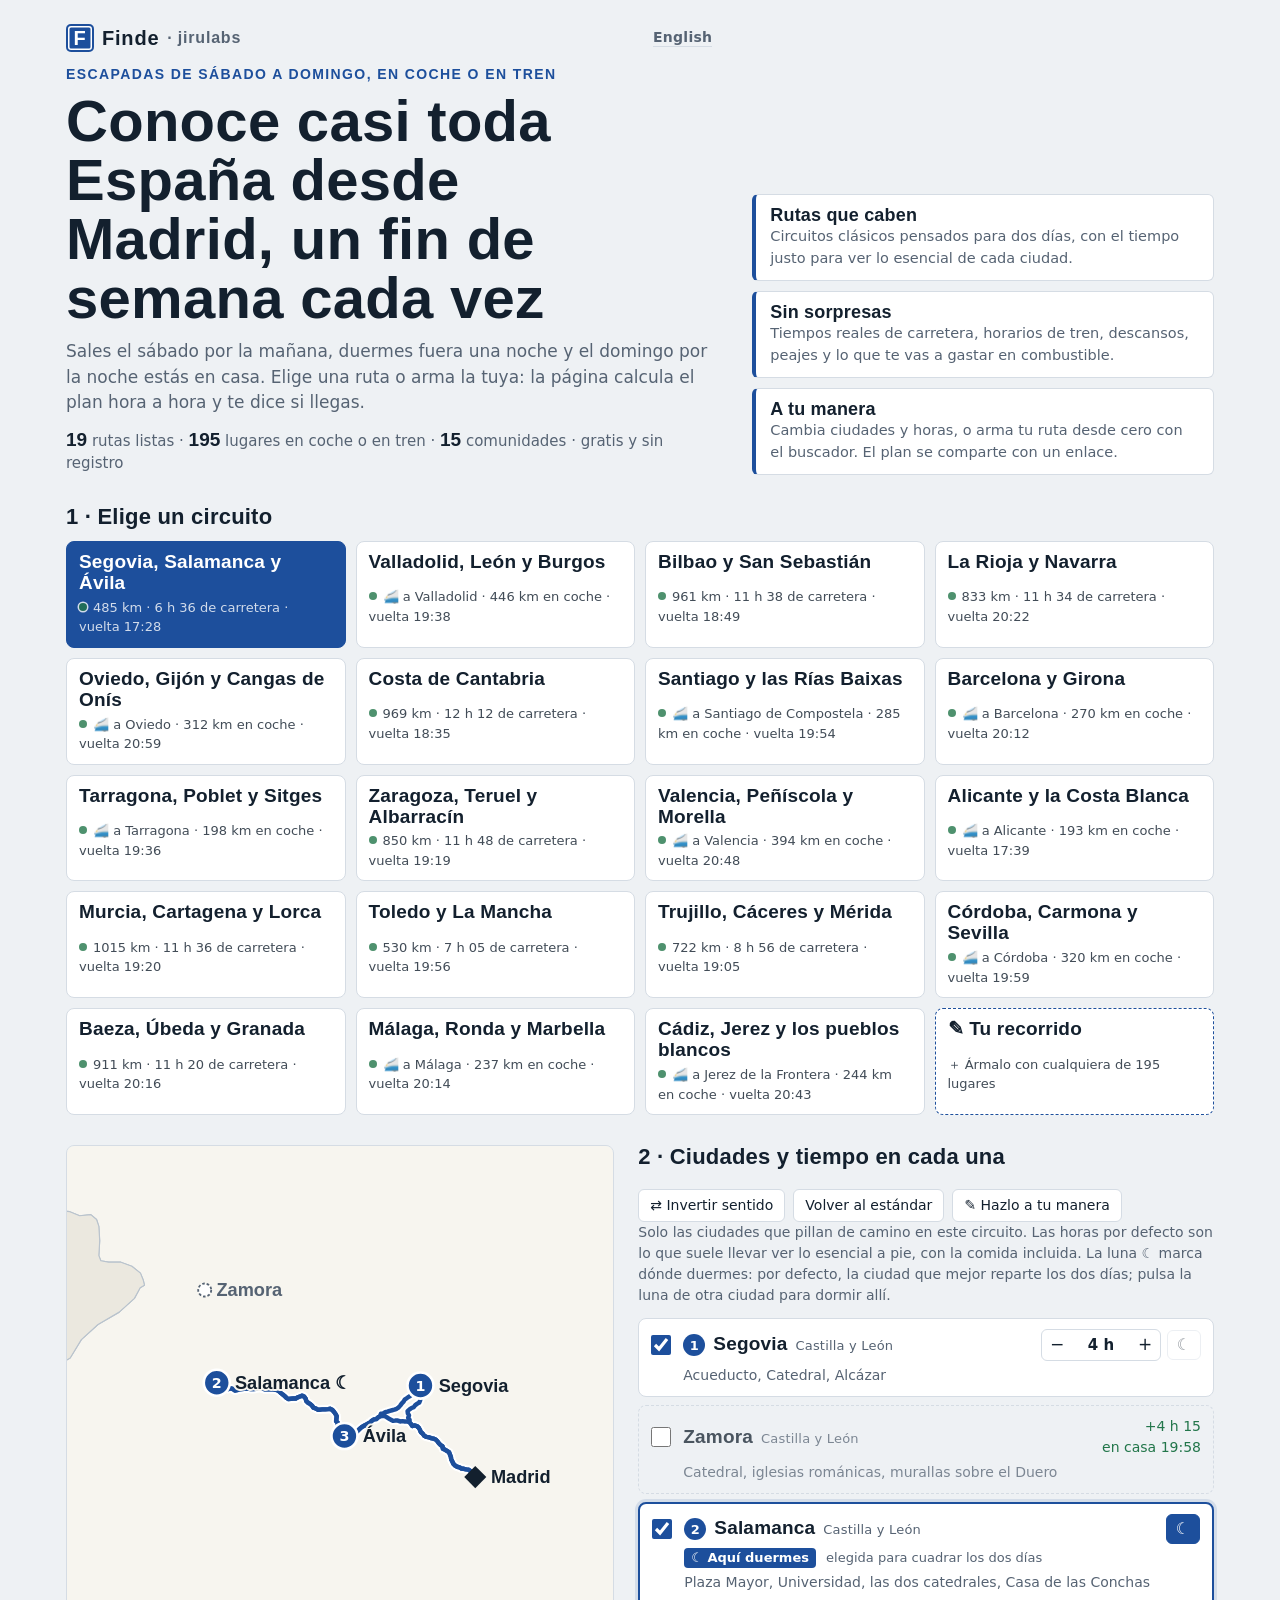
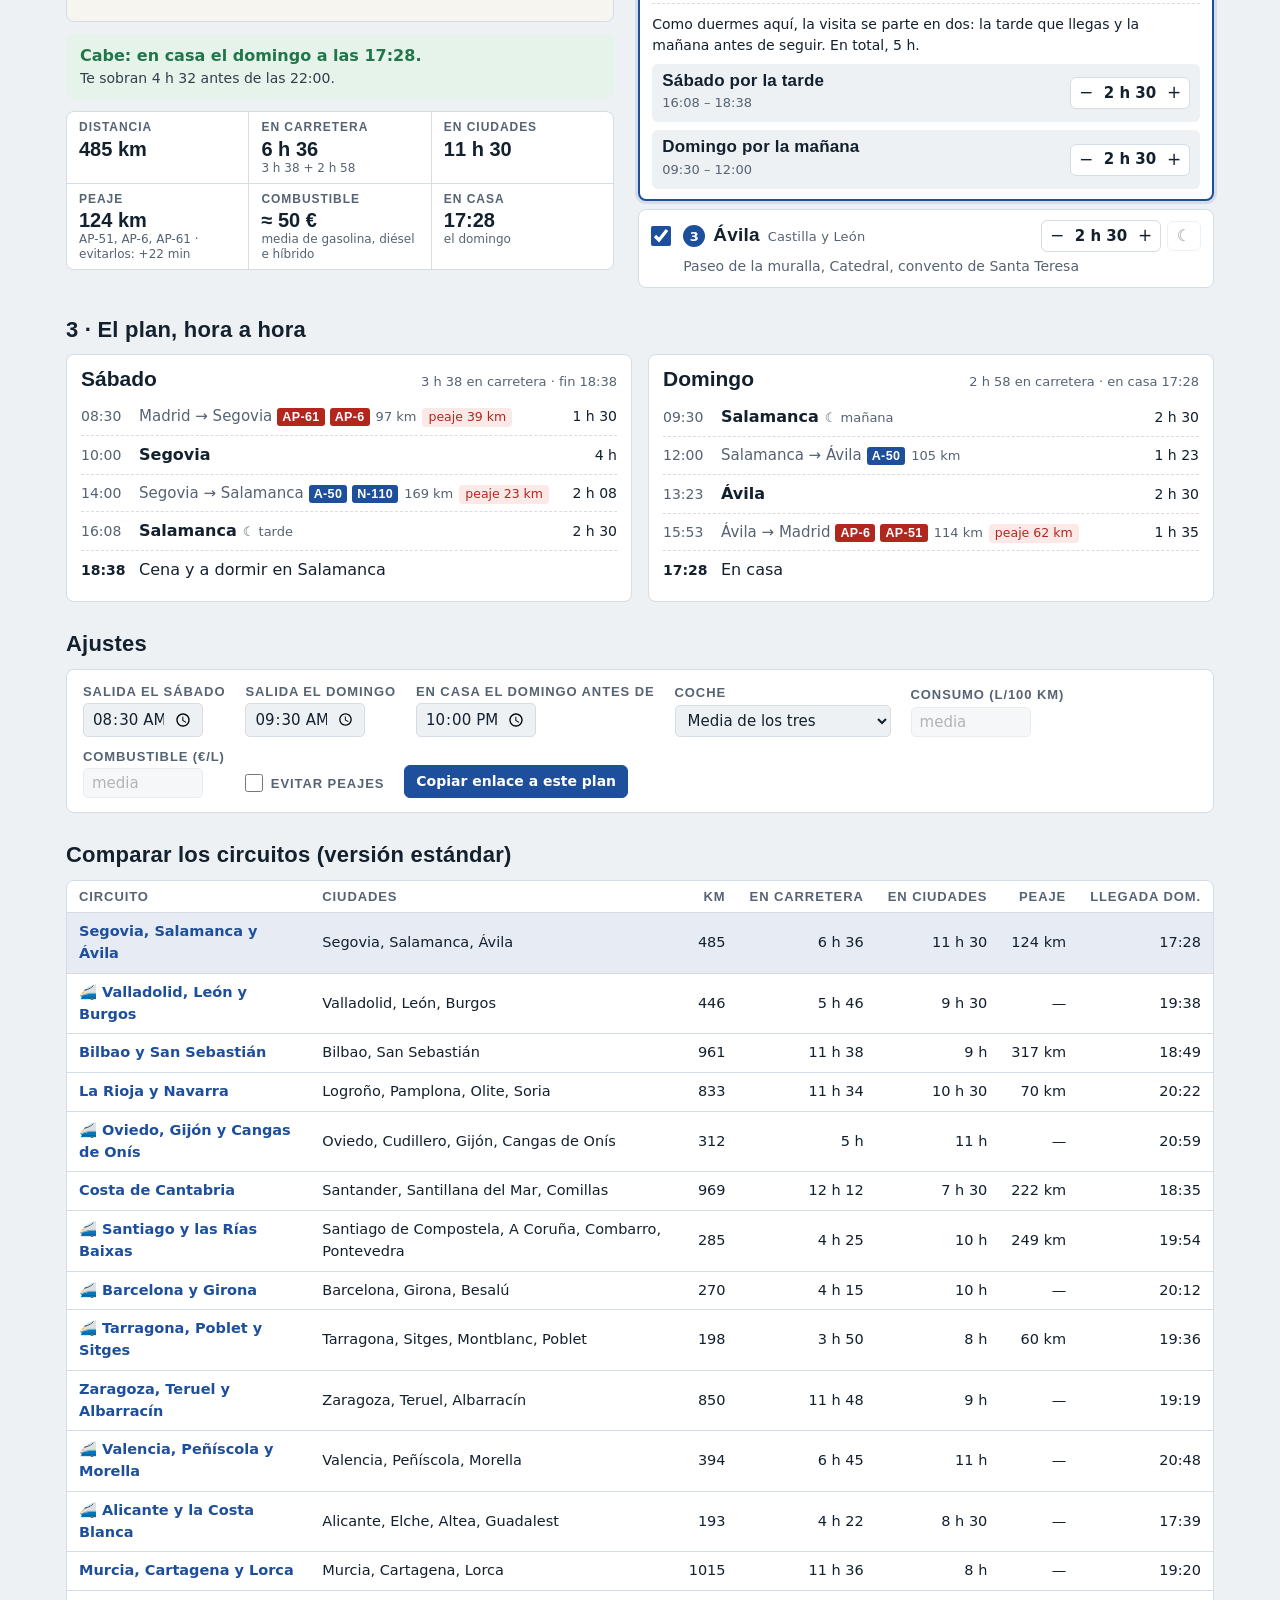
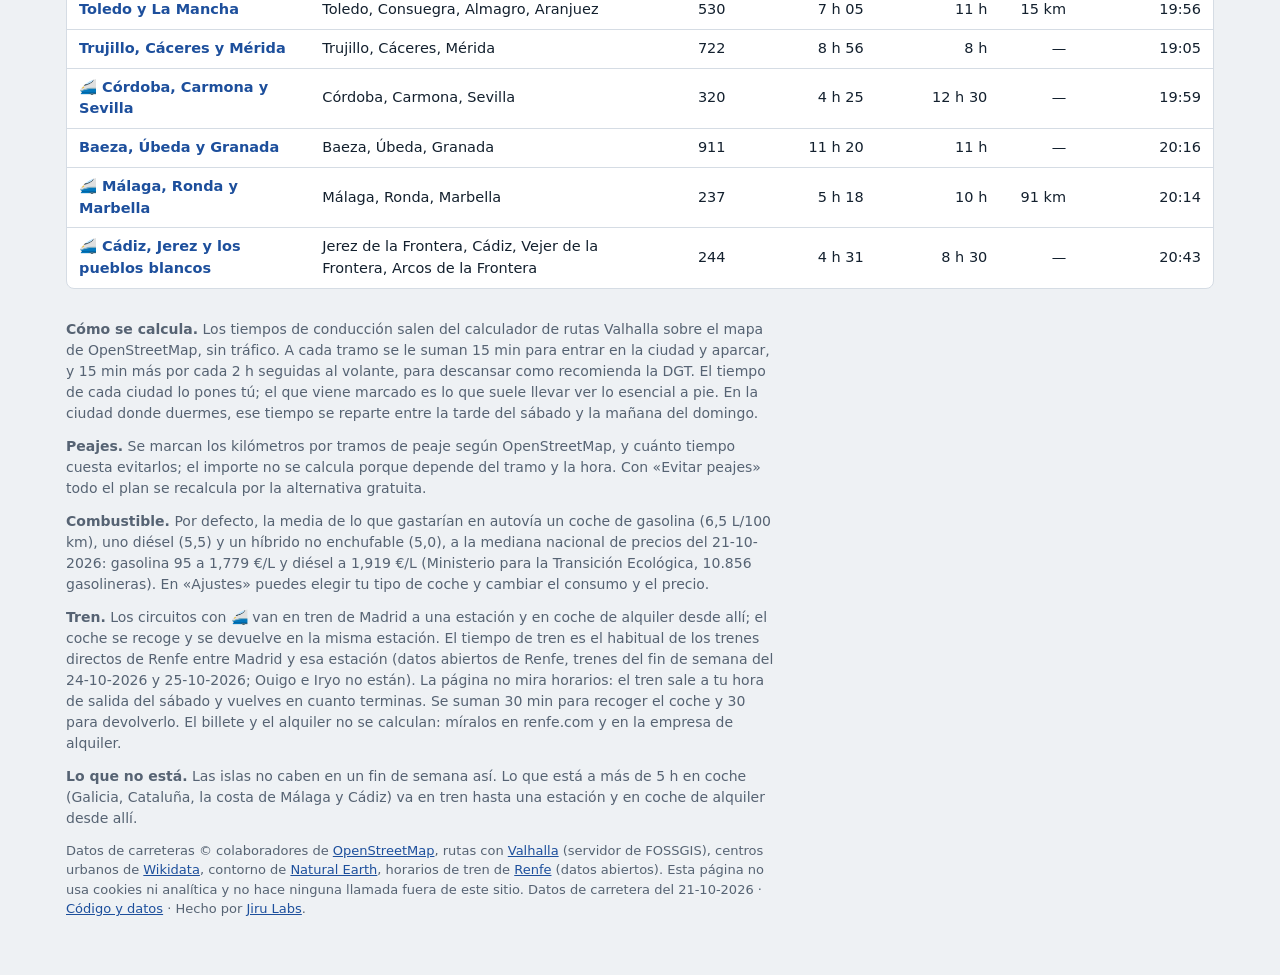
==== commit d7535a5a: "Un circuito por región y el tren como un tramo más, sin horarios Diecinueve circuitos que cubren la " ====
--- a/docs/index.html
+++ b/docs/index.html
@@ -72,7 +72,6 @@
         </div>
         <div class="modo-sel">
           <label id="l-estacion">Tren hasta <select id="estacion"></select></label>
-          <label id="l-ida">Tren de ida, el sábado <select id="ida"></select></label>
         </div>
         <p class="ayuda" id="ayuda-tren"></p>
       </div>
@@ -97,7 +96,7 @@
     <div class="ajustes">
       <label>Salida el sábado <input id="s1" type="time" value="08:30"></label>
       <label>Salida el domingo <input id="s2" type="time" value="09:30"></label>
-      <label>En Madrid el domingo antes de <input id="fin" type="time" value="22:00"></label>
+      <label>En casa el domingo antes de <input id="fin" type="time" value="22:00"></label>
       <label>Coche <select id="coche">
         <option value="media">Media de los tres</option>
         <option value="gasolina">Gasolina</option>
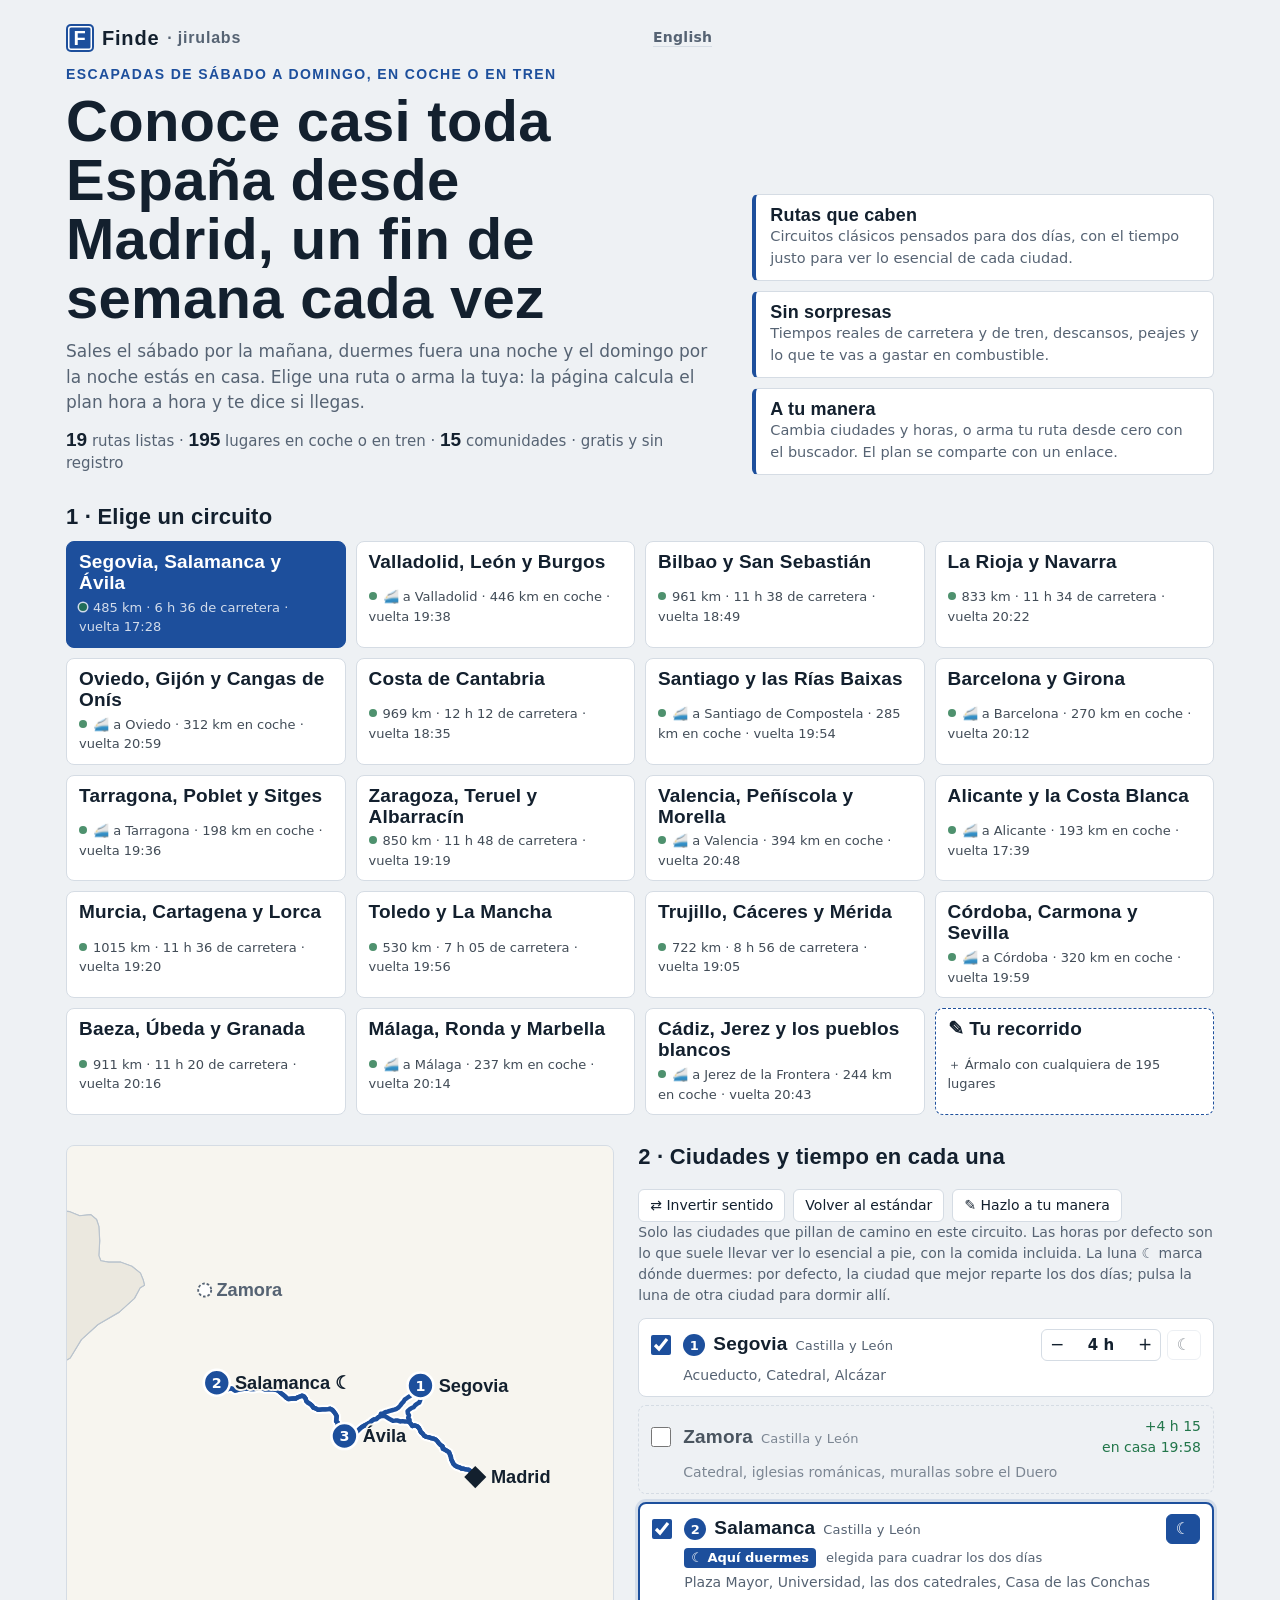
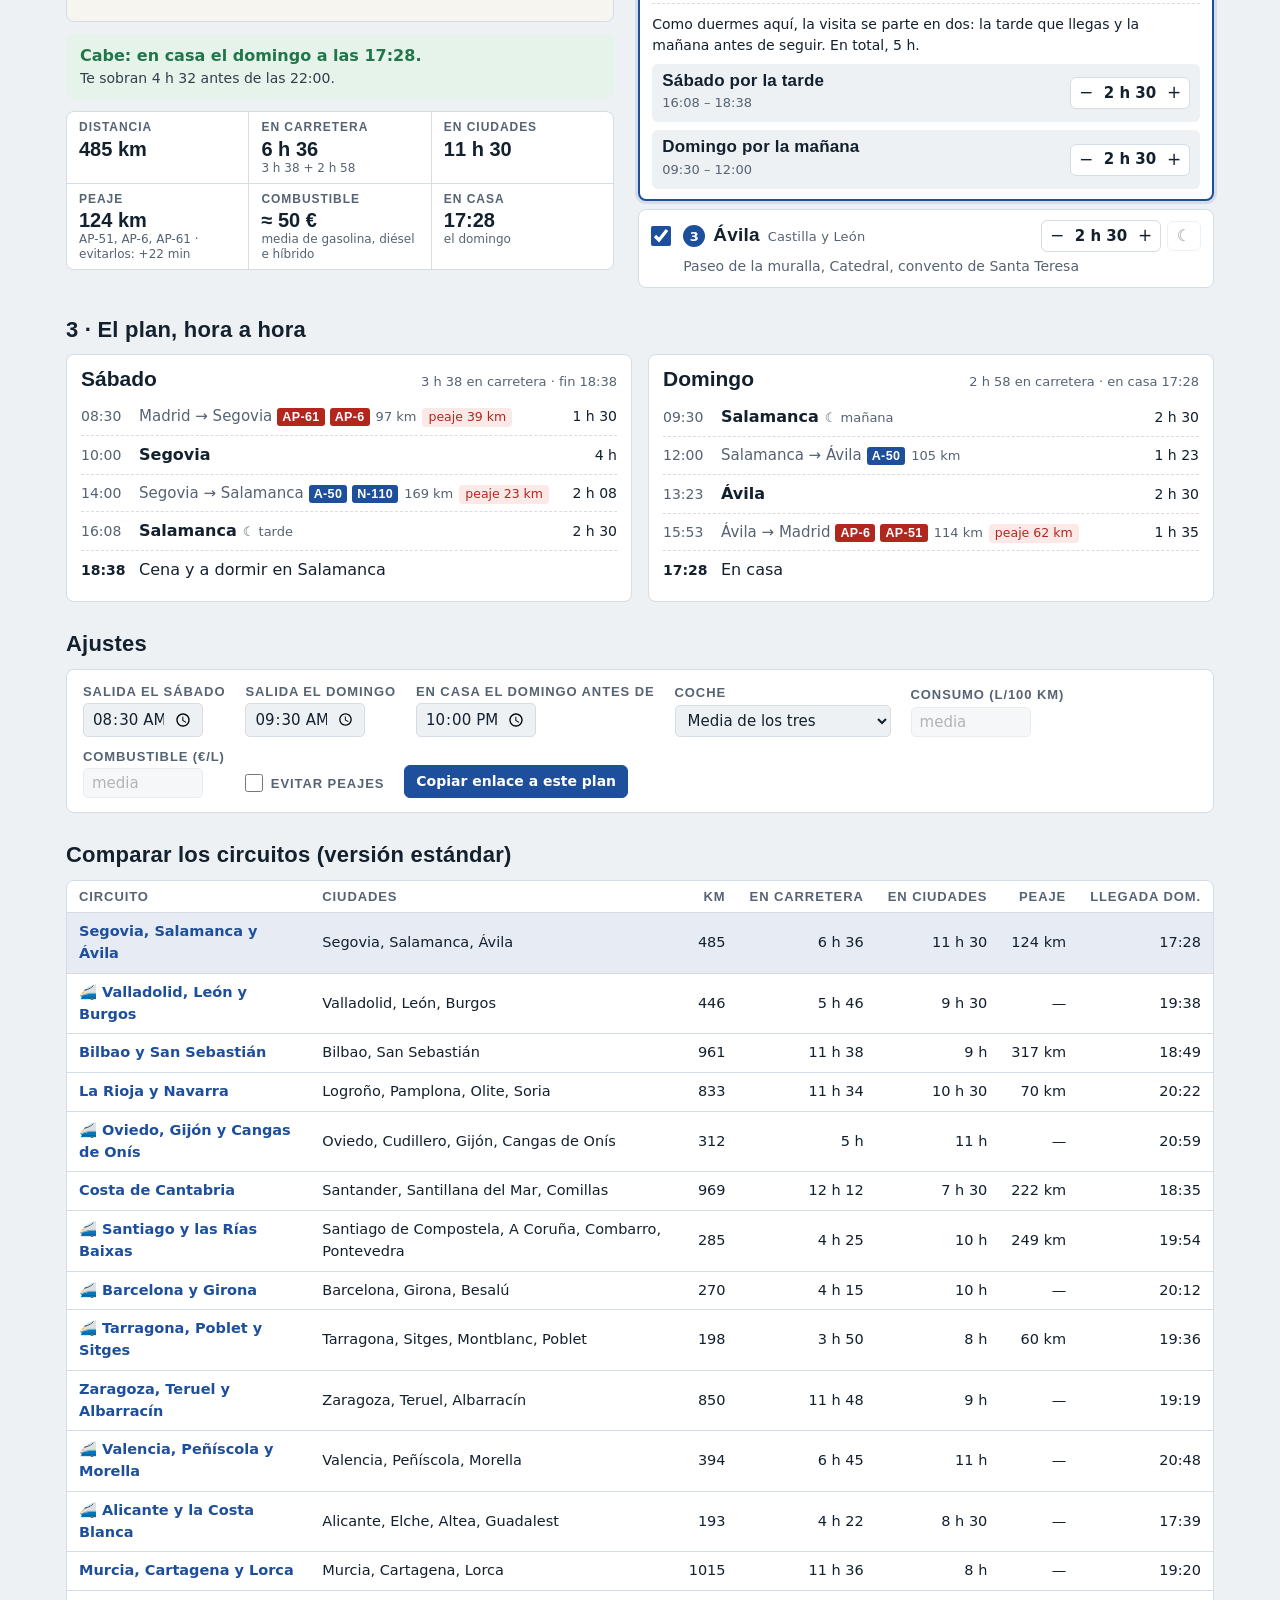
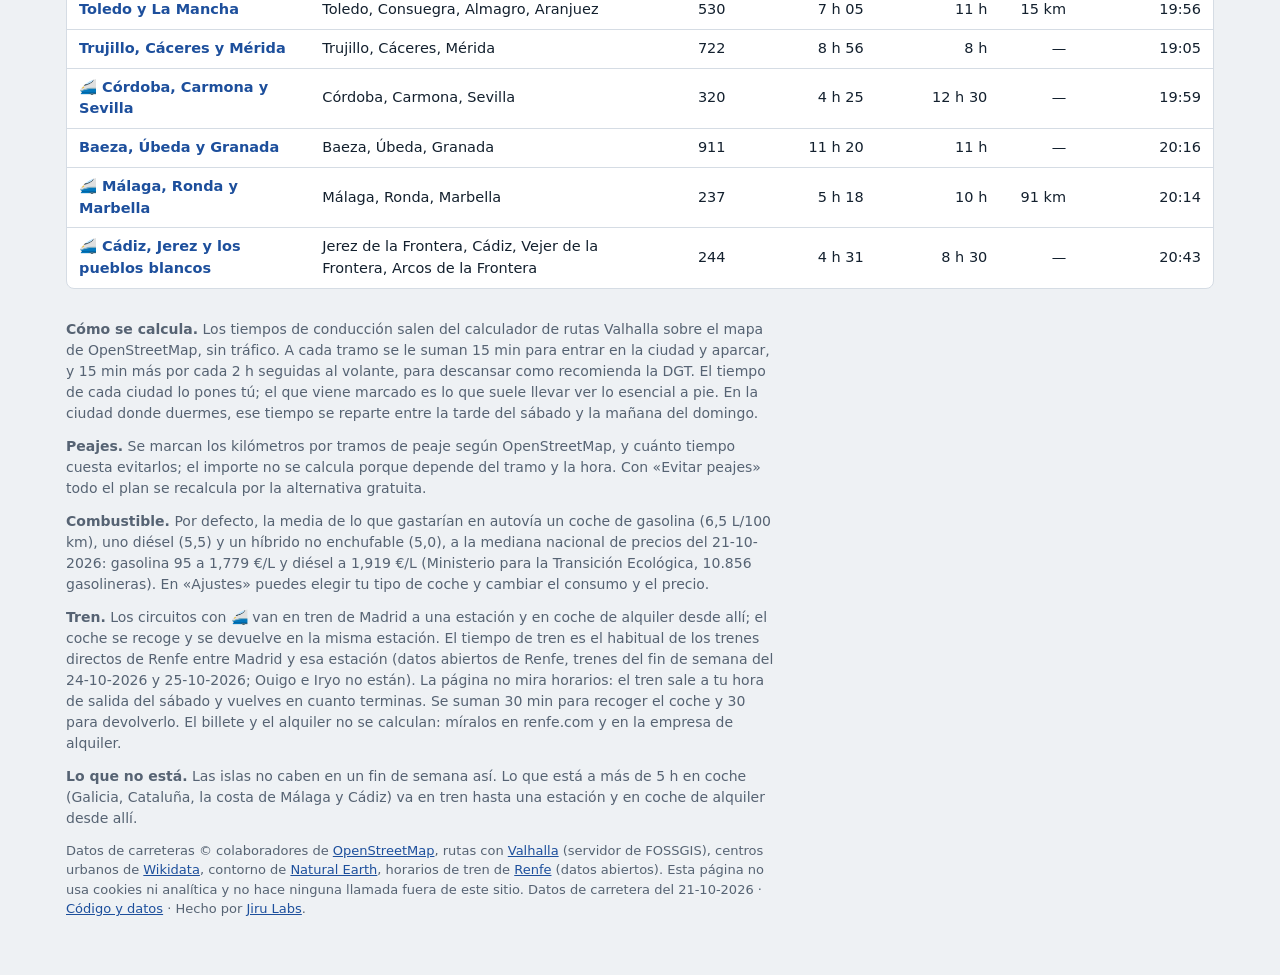
==== commit 80f073d0: "Portada: el número de circuitos sale de los datos ({n_circuitos}, decía diecisiete con 19) y fuera «" ====
--- a/docs/index.html
+++ b/docs/index.html
@@ -4,7 +4,7 @@
 <meta charset="utf-8">
 <meta name="viewport" content="width=device-width,initial-scale=1">
 <title>Finde · Conoce casi toda España en escapadas de fin de semana desde Madrid</title>
-<meta name="description" content="Rutas de sábado a domingo desde Madrid, en coche o en tren y coche de alquiler: diecisiete circuitos listos y cerca de doscientos lugares. Elige ciudades, ajusta el tiempo en cada una y comprueba si llegas a casa el domingo.">
+<meta name="description" content="Rutas de sábado a domingo desde Madrid, en coche o en tren y coche de alquiler: 19 circuitos listos y cerca de doscientos lugares. Elige ciudades, ajusta el tiempo en cada una y comprueba si llegas a casa el domingo.">
 <meta name="color-scheme" content="light dark">
 <link rel="canonical" href="https://finde.jirulabs.com/">
 <link rel="alternate" hreflang="es" href="https://finde.jirulabs.com/">
@@ -13,7 +13,7 @@
 <meta property="og:type" content="website">
 <meta property="og:url" content="https://finde.jirulabs.com/">
 <meta property="og:title" content="Finde · Conoce casi toda España en escapadas de fin de semana desde Madrid">
-<meta property="og:description" content="Diecisiete rutas listas, en coche o en tren hasta Galicia, Barcelona o Málaga. Sales el sábado, vuelves el domingo y la página te dice si llegas.">
+<meta property="og:description" content="19 rutas listas, en coche o en tren hasta Galicia, Barcelona o Málaga. Sales el sábado, vuelves el domingo y la página te dice si llegas.">
 <meta property="og:locale" content="es_ES">
 <meta property="og:image" content="https://finde.jirulabs.com/og-es.png">
 <meta property="og:image:width" content="1200">
@@ -38,7 +38,7 @@
     </div>
     <ul class="ventajas">
       <li><strong>Rutas que caben</strong>Circuitos clásicos pensados para dos días, con el tiempo justo para ver lo esencial de cada ciudad.</li>
-      <li><strong>Sin sorpresas</strong>Tiempos reales de carretera, horarios de tren, descansos, peajes y lo que te vas a gastar en combustible.</li>
+      <li><strong>Sin sorpresas</strong>Tiempos reales de carretera y de tren, descansos, peajes y lo que te vas a gastar en combustible.</li>
       <li><strong>A tu manera</strong>Cambia ciudades y horas, o arma tu ruta desde cero con el buscador. El plan se comparte con un enlace.</li>
     </ul>
   </header>
